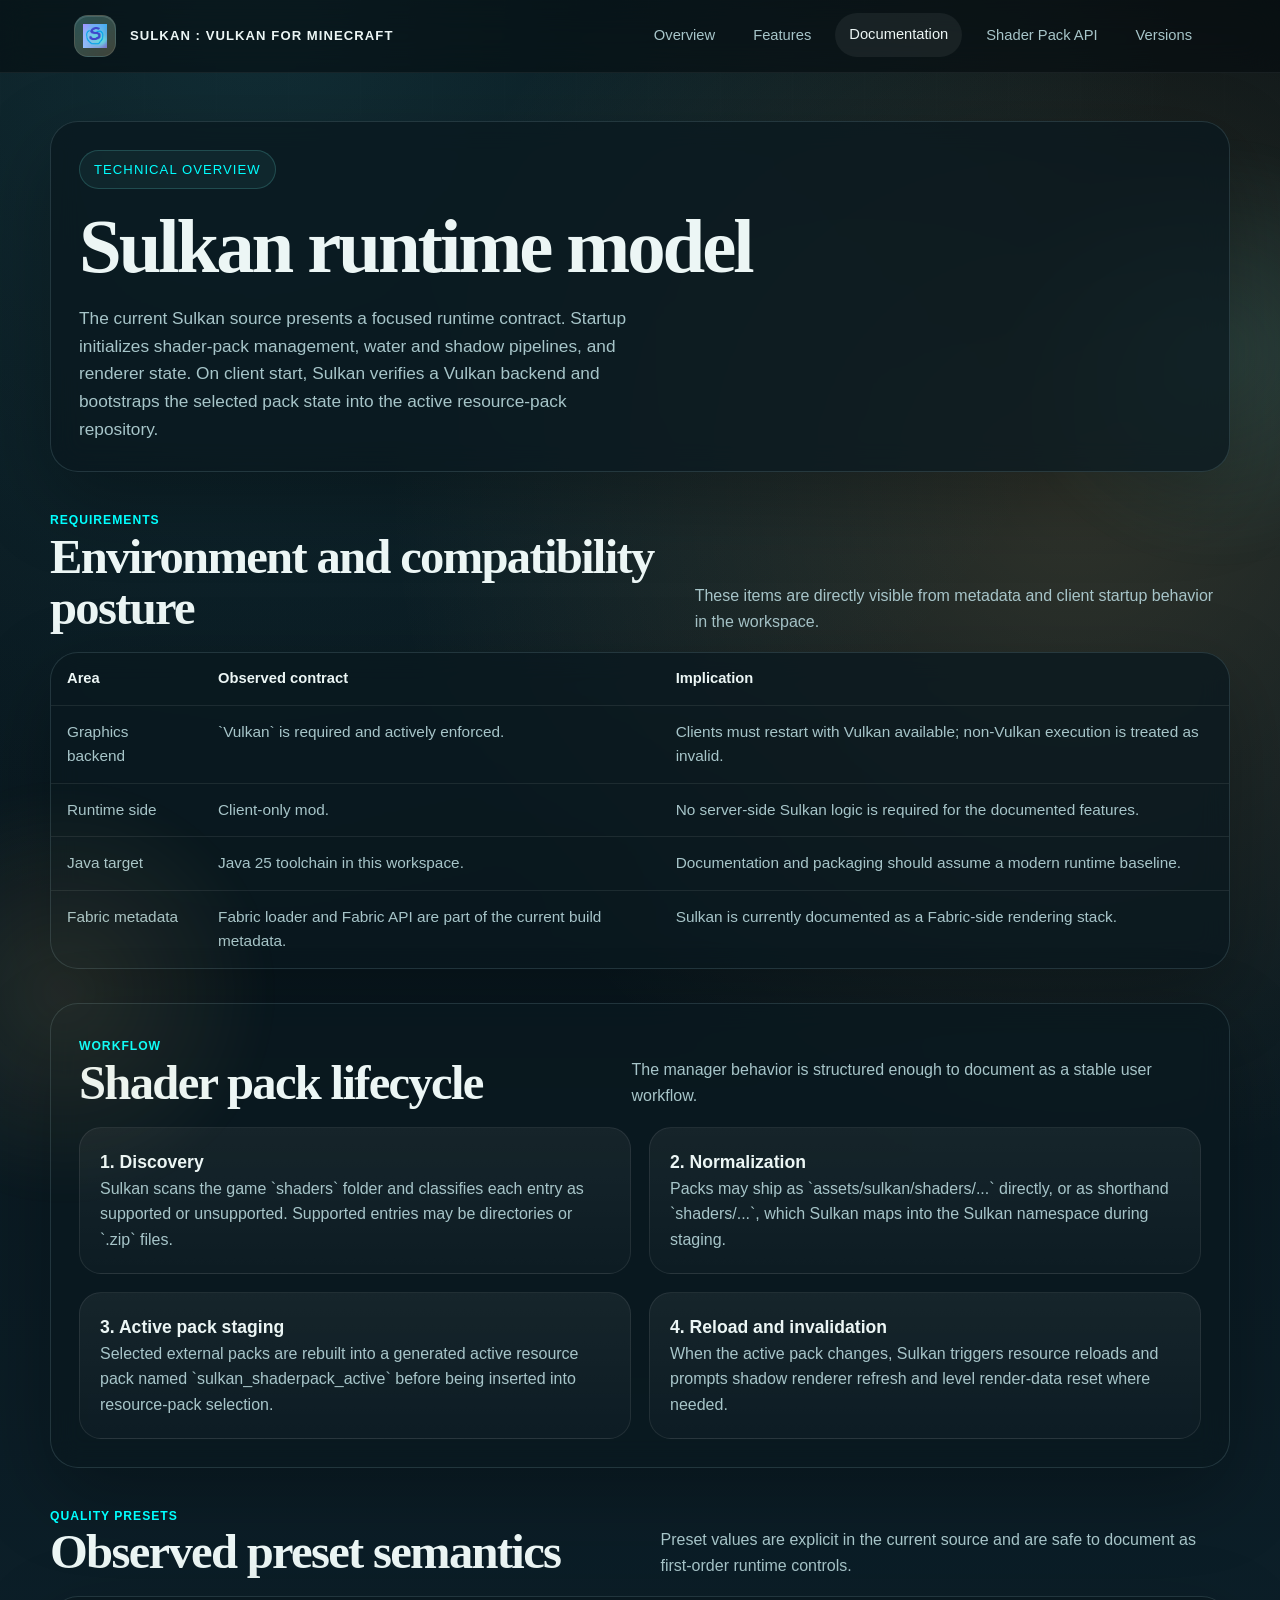
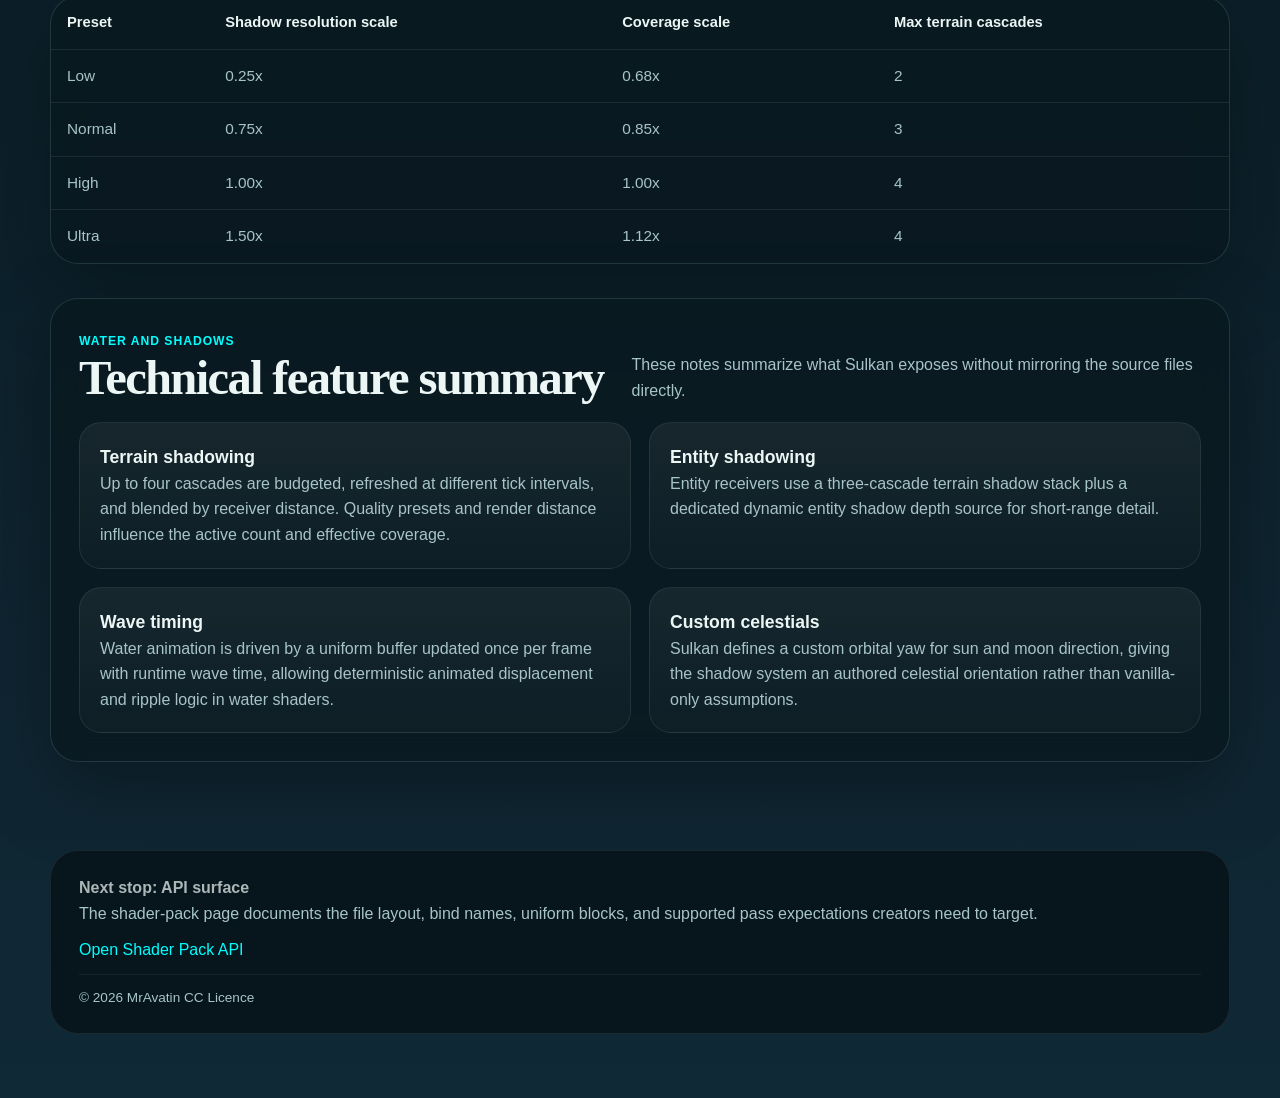
==== documentation.html @ 55a47ccd "1st push general website" ====
<!doctype html>
<html lang="en">
<head>
  <meta charset="utf-8">
  <meta name="viewport" content="width=device-width, initial-scale=1">
  <title>Sulkan | Technical Documentation</title>
  <meta name="description" content="Technical documentation for Sulkan runtime behavior, workflow, presets, and packaging.">
  <link rel="stylesheet" href="css/site.css">
</head>
<body data-page="docs">
  <div class="shell">
    <header class="topbar">
      <div class="topbar-inner">
        <a class="brand" href="index.html">
<span class="brand-mark"><img src="logo.webp" alt="Sulkan icon"></span>
          <span>Sulkan : Vulkan for Minecraft</span>
        </a>
        <nav class="nav">
          <a data-nav="home" href="index.html">Overview</a>
          <a data-nav="features" href="features.html">Features</a>
          <a data-nav="docs" href="documentation.html">Documentation</a>
          <a data-nav="api" href="shaderpack-api.html">Shader Pack API</a>
          <a data-nav="versions" href="versions.html">Versions</a>
        </nav>
      </div>
    </header>

    <main class="page">
      <section class="panel reveal">
        <span class="eyebrow">Technical overview</span>
        <h1>Sulkan runtime model</h1>
        <p class="lead">
          The current Sulkan source presents a focused runtime contract. Startup initializes shader-pack management, water and shadow pipelines, and renderer state. On client start, Sulkan verifies a Vulkan backend and bootstraps the selected pack state into the active resource-pack repository.
        </p>
      </section>

      <section class="section reveal">
        <div class="section-head">
          <div>
            <span class="kicker">Requirements</span>
            <h2>Environment and compatibility posture</h2>
          </div>
          <p>These items are directly visible from metadata and client startup behavior in the workspace.</p>
        </div>
        <div class="table-card">
          <table>
            <thead>
              <tr>
                <th>Area</th>
                <th>Observed contract</th>
                <th>Implication</th>
              </tr>
            </thead>
            <tbody>
              <tr>
                <td>Graphics backend</td>
                <td>`Vulkan` is required and actively enforced.</td>
                <td>Clients must restart with Vulkan available; non-Vulkan execution is treated as invalid.</td>
              </tr>
              <tr>
                <td>Runtime side</td>
                <td>Client-only mod.</td>
                <td>No server-side Sulkan logic is required for the documented features.</td>
              </tr>
              <tr>
                <td>Java target</td>
                <td>Java 25 toolchain in this workspace.</td>
                <td>Documentation and packaging should assume a modern runtime baseline.</td>
              </tr>
              <tr>
                <td>Fabric metadata</td>
                <td>Fabric loader and Fabric API are part of the current build metadata.</td>
                <td>Sulkan is currently documented as a Fabric-side rendering stack.</td>
              </tr>
            </tbody>
          </table>
        </div>
      </section>

      <section class="section panel reveal">
        <div class="section-head">
          <div>
            <span class="kicker">Workflow</span>
            <h2>Shader pack lifecycle</h2>
          </div>
          <p>The manager behavior is structured enough to document as a stable user workflow.</p>
        </div>
        <div class="doc-grid">
          <article class="doc-card">
            <strong>1. Discovery</strong>
            <p>Sulkan scans the game `shaders` folder and classifies each entry as supported or unsupported. Supported entries may be directories or `.zip` files.</p>
          </article>
          <article class="doc-card">
            <strong>2. Normalization</strong>
            <p>Packs may ship as `assets/sulkan/shaders/...` directly, or as shorthand `shaders/...`, which Sulkan maps into the Sulkan namespace during staging.</p>
          </article>
          <article class="doc-card">
            <strong>3. Active pack staging</strong>
            <p>Selected external packs are rebuilt into a generated active resource pack named `sulkan_shaderpack_active` before being inserted into resource-pack selection.</p>
          </article>
          <article class="doc-card">
            <strong>4. Reload and invalidation</strong>
            <p>When the active pack changes, Sulkan triggers resource reloads and prompts shadow renderer refresh and level render-data reset where needed.</p>
          </article>
        </div>
      </section>

      <section class="section reveal">
        <div class="section-head">
          <div>
            <span class="kicker">Quality presets</span>
            <h2>Observed preset semantics</h2>
          </div>
          <p>Preset values are explicit in the current source and are safe to document as first-order runtime controls.</p>
        </div>
        <div class="table-card">
          <table>
            <thead>
              <tr>
                <th>Preset</th>
                <th>Shadow resolution scale</th>
                <th>Coverage scale</th>
                <th>Max terrain cascades</th>
              </tr>
            </thead>
            <tbody>
              <tr>
                <td>Low</td>
                <td>0.25x</td>
                <td>0.68x</td>
                <td>2</td>
              </tr>
              <tr>
                <td>Normal</td>
                <td>0.75x</td>
                <td>0.85x</td>
                <td>3</td>
              </tr>
              <tr>
                <td>High</td>
                <td>1.00x</td>
                <td>1.00x</td>
                <td>4</td>
              </tr>
              <tr>
                <td>Ultra</td>
                <td>1.50x</td>
                <td>1.12x</td>
                <td>4</td>
              </tr>
            </tbody>
          </table>
        </div>
      </section>

      <section class="section panel reveal">
        <div class="section-head">
          <div>
            <span class="kicker">Water and shadows</span>
            <h2>Technical feature summary</h2>
          </div>
          <p>These notes summarize what Sulkan exposes without mirroring the source files directly.</p>
        </div>
        <div class="api-grid">
          <article class="api-card">
            <strong>Terrain shadowing</strong>
            <p>Up to four cascades are budgeted, refreshed at different tick intervals, and blended by receiver distance. Quality presets and render distance influence the active count and effective coverage.</p>
          </article>
          <article class="api-card">
            <strong>Entity shadowing</strong>
            <p>Entity receivers use a three-cascade terrain shadow stack plus a dedicated dynamic entity shadow depth source for short-range detail.</p>
          </article>
          <article class="api-card">
            <strong>Wave timing</strong>
            <p>Water animation is driven by a uniform buffer updated once per frame with runtime wave time, allowing deterministic animated displacement and ripple logic in water shaders.</p>
          </article>
          <article class="api-card">
            <strong>Custom celestials</strong>
            <p>Sulkan defines a custom orbital yaw for sun and moon direction, giving the shadow system an authored celestial orientation rather than vanilla-only assumptions.</p>
          </article>
        </div>
      </section>
    </main>

    <footer class="footer">
      <div class="footer-card">
        <strong>Next stop: API surface</strong>
        <p>The shader-pack page documents the file layout, bind names, uniform blocks, and supported pass expectations creators need to target.</p>
        <div class="footer-links">
          <a href="shaderpack-api.html">Open Shader Pack API</a>
        </div>
        <div class="copyright">© 2026 MrAvatin CC Licence</div>
      </div>
    </footer>
  </div>
  <script src="js/site.js"></script>
</body>
</html>
---- css/site.css ----
:root {
  --bg: #07131a;
  --bg-soft: #0f2630;
  --panel: rgba(10, 24, 31, 0.76);
  --panel-strong: rgba(9, 22, 28, 0.9);
  --line: rgba(180, 233, 241, 0.14);
  --line-strong: rgba(180, 233, 241, 0.3);
  --text: #ecf6f5;
  --muted: #a7c5c9;
--accent: #00ffff;
  --accent-glow: 0 0 24px rgba(0, 255, 255, 0.5);
  --accent-2: #ffd481;
  --accent-3: #9de9a7;
  --danger: #ff9c7c;
  --shadow: 0 28px 80px rgba(0, 0, 0, 0.28);
  --radius-xl: 28px;
  --radius-lg: 22px;
  --radius-md: 16px;
  --radius-sm: 12px;
  --content: 1180px;
  --display: "Iowan Old Style", "Palatino Linotype", "Book Antiqua", Palatino, serif;
  --body: "Aptos", "Segoe UI Variable", "Trebuchet MS", sans-serif;
}

* {
  box-sizing: border-box;
}

html {
  scroll-behavior: smooth;
}

body {
  margin: 0;
  min-height: 100vh;
  font-family: var(--body);
  color: var(--text);
  background:
    radial-gradient(circle at 20% 0%, rgba(64, 163, 180, 0.2), transparent 32%),
    radial-gradient(circle at 84% 18%, rgba(255, 212, 129, 0.16), transparent 28%),
    linear-gradient(180deg, #061015 0%, #0a1a22 42%, #102936 100%);
  line-height: 1.6;
}

body::before {
  content: "";
  position: fixed;
  inset: 0;
  pointer-events: none;
  background-image:
    linear-gradient(rgba(255, 255, 255, 0.03) 1px, transparent 1px),
    linear-gradient(90deg, rgba(255, 255, 255, 0.03) 1px, transparent 1px);
  background-size: 72px 72px;
  mask-image: linear-gradient(180deg, rgba(0, 0, 0, 0.8), transparent 92%);
  opacity: 0.35;
}

a {
  color: inherit;
  text-decoration: none;
}

img {
  max-width: 100%;
  display: block;
}

.shell {
  position: relative;
  overflow: hidden;
}

.shell::before,
.shell::after {
  content: "";
  position: absolute;
  inset: auto;
  width: 28rem;
  height: 28rem;
  border-radius: 50%;
  filter: blur(12px);
  opacity: 0.2;
  pointer-events: none;
}

.shell::before {
  top: 8rem;
  right: -10rem;
  background: radial-gradient(circle, rgba(102, 224, 219, 0.7), transparent 68%);
}

.shell::after {
  top: 48rem;
  left: -10rem;
  background: radial-gradient(circle, rgba(255, 212, 129, 0.55), transparent 68%);
}

.topbar {
  position: sticky;
  top: 0;
  z-index: 10;
  backdrop-filter: blur(16px);
  background: rgba(4, 11, 15, 0.58);
  border-bottom: 1px solid rgba(255, 255, 255, 0.06);
}

.topbar-inner {
  width: min(var(--content), calc(100% - 32px));
  margin: 0 auto;
  display: flex;
  align-items: center;
  justify-content: space-between;
  gap: 20px;
  padding: 14px 24px;
  position: relative;
}

@media (max-width: 760px) {
  .topbar-inner {
    padding: 14px 16px;
    gap: 16px;
  }
  
  .brand {
    flex: 1;
  }
}

.brand {
  display: inline-flex;
  align-items: center;
  gap: 14px;
  font-weight: 700;
  letter-spacing: 0.08em;
  text-transform: uppercase;
  font-size: 0.82rem;
}

.brand-mark {
  width: 42px;
  height: 42px;
  border-radius: 14px;
  background:
    linear-gradient(145deg, rgba(102, 224, 219, 0.26), rgba(255, 212, 129, 0.18)),
    rgba(255, 255, 255, 0.06);
  border: 1px solid rgba(255, 255, 255, 0.1);
  box-shadow: inset 0 1px 0 rgba(255, 255, 255, 0.12);
  display: grid;
  place-items: center;
  overflow: hidden;
}

.brand-mark img {
  width: 24px;
  height: 24px;
}

.nav {
  display: flex;
  align-items: center;
  flex-wrap: wrap;
  gap: 10px;
}

.hamburger {
  display: none;
  flex-direction: column;
  gap: 4px;
  width: 24px;
  height: 20px;
  cursor: pointer;
}

.hamburger span {
  height: 3px;
  background: var(--text);
  border-radius: 2px;
  transition: 0.3s;
}

.nav.hidden {
  display: none;
}

@media (max-width: 760px) {
  .hamburger {
    display: flex;
  }
  
  .nav {
    position: absolute;
    top: 100%;
    left: 0;
    right: 0;
    background: var(--panel-strong);
    flex-direction: column;
    padding: 1rem;
    gap: 0;
  }
  
  .nav.hidden {
    display: none;
  }
  
  .nav a {
    width: 100%;
    text-align: center;
    padding: 12px;
  }
}

.nav a {
  padding: 10px 14px;
  color: var(--muted);
  border-radius: 999px;
  font-size: 0.92rem;
  transition: color 160ms ease, background 160ms ease, transform 160ms ease;
}

.nav a:hover,
.nav a.active {
  color: var(--text);
  background: rgba(255, 255, 255, 0.06);
  transform: translateY(-1px);
}

.page {
  width: min(var(--content), calc(100% - 32px));
  margin: 0 auto;
  padding: 48px 0 88px;
}

.hero {
  display: grid;
  grid-template-columns: minmax(0, 1.2fr) minmax(320px, 0.9fr);
  gap: 28px;
  align-items: stretch;
  padding-top: 24px;
  position: relative;
  min-height: 80vh;
  background-image: url("logo.webp");
  background-size: cover;
  background-position: center;
  background-attachment: fixed;
}

.hero::before {
  content: "";
  position: absolute;
  inset: 0;
  background: rgba(7, 19, 26, 0.6);
  backdrop-filter: blur(2px);
}

.hero-card,
.panel,
.table-card,
.timeline-card {
  background: var(--panel);
  border: 1px solid var(--line);
  border-radius: var(--radius-xl);
  box-shadow: var(--shadow);
  backdrop-filter: blur(14px);
}

.hero-card {
  padding: 34px;
}

.eyebrow {
  display: inline-flex;
  align-items: center;
  gap: 10px;
  padding: 8px 14px;
  border: 1px solid rgba(102, 224, 219, 0.2);
  border-radius: 999px;
  color: var(--accent);
  background: rgba(102, 224, 219, 0.06);
  font-size: 0.82rem;
  letter-spacing: 0.08em;
  text-transform: uppercase;
}

h1,
h2,
h3,
h4 {
  margin: 0;
  font-family: var(--display);
  line-height: 1.05;
}

h1 {
  margin-top: 18px;
  font-size: clamp(3rem, 6vw, 5.6rem);
  letter-spacing: -0.04em;
}

h2 {
  font-size: clamp(2rem, 3.8vw, 3.3rem);
  letter-spacing: -0.035em;
}

h3 {
  font-size: clamp(1.4rem, 2vw, 1.8rem);
  letter-spacing: -0.02em;
}

p {
  margin: 0;
  color: var(--muted);
  font-size: 1rem;
}

.lead {
  margin-top: 18px;
  max-width: 58ch;
  font-size: 1.08rem;
}

.hero-actions,
.button-row {
  display: flex;
  flex-wrap: wrap;
  gap: 12px;
  margin-top: 28px;
}

.btn {
  display: inline-flex;
  align-items: center;
  justify-content: center;
  gap: 10px;
  min-height: 46px;
  padding: 0 18px;
  border-radius: 999px;
  border: 1px solid transparent;
  font-weight: 700;
  letter-spacing: 0.02em;
  transition: transform 160ms ease, box-shadow 160ms ease, background 160ms ease, border-color 160ms ease;
}

.btn:hover {
  transform: translateY(-2px);
  box-shadow: var(--accent-glow), var(--shadow);
}

@keyframes glowPulse {
  0%, 100% { box-shadow: var(--shadow); }
  50% { box-shadow: var(--accent-glow), var(--shadow); }
}

.panel, .hero-card, .topbar {
  animation: glowPulse 4s ease-in-out infinite;
}

.btn-primary {
  background: linear-gradient(135deg, var(--accent), #83f2d4);
  color: #05222d;
  box-shadow: 0 18px 34px rgba(102, 224, 219, 0.22);
}

.btn-secondary {
  background: rgba(255, 255, 255, 0.03);
  border-color: rgba(255, 255, 255, 0.12);
  color: var(--text);
}

.hero-rail {
  padding: 20px;
  display: grid;
  gap: 18px;
}

.stat-grid,
.card-grid,
.mini-grid,
.spec-grid,
.version-grid,
.doc-grid,
.api-grid {
  display: grid;
  gap: 18px;
}

.stat-grid {
  grid-template-columns: repeat(2, minmax(0, 1fr));
}

.stat,
.feature-card,
.mini-card,
.spec-card,
.version-card,
.doc-card,
.api-card,
.quote-card {
  padding: 20px;
  border-radius: var(--radius-lg);
  border: 1px solid rgba(255, 255, 255, 0.08);
  background: linear-gradient(180deg, rgba(255, 255, 255, 0.055), rgba(255, 255, 255, 0.02));
}

.stat strong,
.feature-card strong,
.mini-card strong,
.spec-card strong,
.version-card strong,
.doc-card strong,
.api-card strong {
  display: block;
  font-size: 1.1rem;
  color: var(--text);
}

.stat span {
  display: block;
  margin-top: 6px;
  color: var(--muted);
  font-size: 0.94rem;
}

.section {
  margin-top: 34px;
}

.section-head {
  display: flex;
  align-items: end;
  justify-content: space-between;
  gap: 18px;
  margin-bottom: 18px;
}

.section-head p {
  max-width: 64ch;
}

.panel {
  padding: 28px;
}

.card-grid {
  grid-template-columns: repeat(3, minmax(0, 1fr));
}

.mini-grid,
.doc-grid,
.api-grid {
  grid-template-columns: repeat(2, minmax(0, 1fr));
}

.spec-grid {
  grid-template-columns: repeat(4, minmax(0, 1fr));
}

.version-grid {
  grid-template-columns: repeat(3, minmax(0, 1fr));
}

.label {
  display: inline-block;
  margin-bottom: 12px;
  color: var(--accent-2);
  text-transform: uppercase;
  letter-spacing: 0.08em;
  font-size: 0.78rem;
}

.kicker {
  color: var(--accent);
  font-weight: 700;
  text-transform: uppercase;
  letter-spacing: 0.08em;
  font-size: 0.76rem;
}

.list {
  margin: 14px 0 0;
  padding-left: 18px;
  color: var(--muted);
}

.list li + li {
  margin-top: 8px;
}

.table-card {
  overflow: hidden;
}

table {
  width: 100%;
  border-collapse: collapse;
}

th,
td {
  padding: 14px 16px;
  text-align: left;
  border-bottom: 1px solid rgba(255, 255, 255, 0.08);
  vertical-align: top;
}

th {
  color: var(--text);
  font-size: 0.92rem;
}

td {
  color: var(--muted);
  font-size: 0.96rem;
}

tr:last-child td {
  border-bottom: 0;
}

code,
.mono {
  font-family: "Consolas", "SFMono-Regular", "Liberation Mono", monospace;
  font-size: 0.92em;
}

.code-block {
  margin-top: 16px;
  padding: 18px;
  border-radius: var(--radius-md);
  border: 1px solid rgba(255, 255, 255, 0.08);
  background: rgba(2, 12, 18, 0.7);
  overflow: auto;
}

.code-block code {
  white-space: pre;
  color: #d6eef0;
}

.timeline {
  display: grid;
  gap: 16px;
}

.timeline-card {
  padding: 22px;
}

.timeline-meta {
  display: flex;
  flex-wrap: wrap;
  gap: 10px;
  margin-bottom: 12px;
}

.pill {
  display: inline-flex;
  align-items: center;
  padding: 7px 12px;
  border-radius: 999px;
  border: 1px solid rgba(255, 255, 255, 0.1);
  color: var(--muted);
  background: rgba(255, 255, 255, 0.03);
  font-size: 0.82rem;
}

.pill-hot {
  color: #09313f;
  background: linear-gradient(135deg, var(--accent-2), #ffefbf);
  border-color: transparent;
}

.footer {
  width: min(var(--content), calc(100% - 32px));
  margin: 0 auto;
  padding: 0 0 64px;
  color: rgba(236, 246, 245, 0.72);
}

.footer-card {
  padding: 24px 28px;
  border-radius: var(--radius-xl);
  background: rgba(6, 17, 22, 0.76);
  border: 1px solid rgba(255, 255, 255, 0.08);
  position: relative;
}

.copyright {
  font-size: 0.85rem;
  color: var(--muted);
  margin-top: 12px;
  padding-top: 12px;
  border-top: 1px solid rgba(255, 255, 255, 0.06);
}

.footer-links {
  display: flex;
  flex-wrap: wrap;
  gap: 10px 14px;
  margin-top: 10px;
}

.footer-links a {
  color: var(--accent);
}

.reveal {
  opacity: 0;
  transform: translateY(26px);
  transition: opacity 700ms ease, transform 700ms ease;
}

.reveal.in-view {
  opacity: 1;
  transform: translateY(0);
}

.float-card {
  animation: floatCard 7s ease-in-out infinite;
}

.scanline {
  position: relative;
  overflow: hidden;
}

.scanline::after {
  content: "";
  position: absolute;
  inset: -100% 0 auto;
  height: 180%;
  background: linear-gradient(180deg, transparent 0%, rgba(102, 224, 219, 0.05) 48%, transparent 100%);
  animation: scan 8s linear infinite;
  pointer-events: none;
}

@keyframes scan {
  from {
    transform: translateY(-35%);
  }

  to {
    transform: translateY(35%);
  }
}

@keyframes floatCard {
  0%,
  100% {
    transform: translateY(0);
  }

  50% {
    transform: translateY(-8px);
  }
}

@media (max-width: 1080px) {
  .hero,
  .card-grid,
  .spec-grid,
  .version-grid {
    grid-template-columns: repeat(2, minmax(0, 1fr));
  }
}

@media (max-width: 760px) {
  .topbar-inner,
  .section-head {
    align-items: flex-start;
    flex-direction: column;
  }

  .hero,
  .stat-grid,
  .card-grid,
  .mini-grid,
  .spec-grid,
  .version-grid,
  .doc-grid,
  .api-grid {
    grid-template-columns: 1fr;
  }

  .hero-card,
  .hero-rail,
  .panel {
    padding: 22px;
  }

  h1 {
    font-size: clamp(2.5rem, 14vw, 4rem);
  }

  .page {
    padding-top: 30px;
  }
}
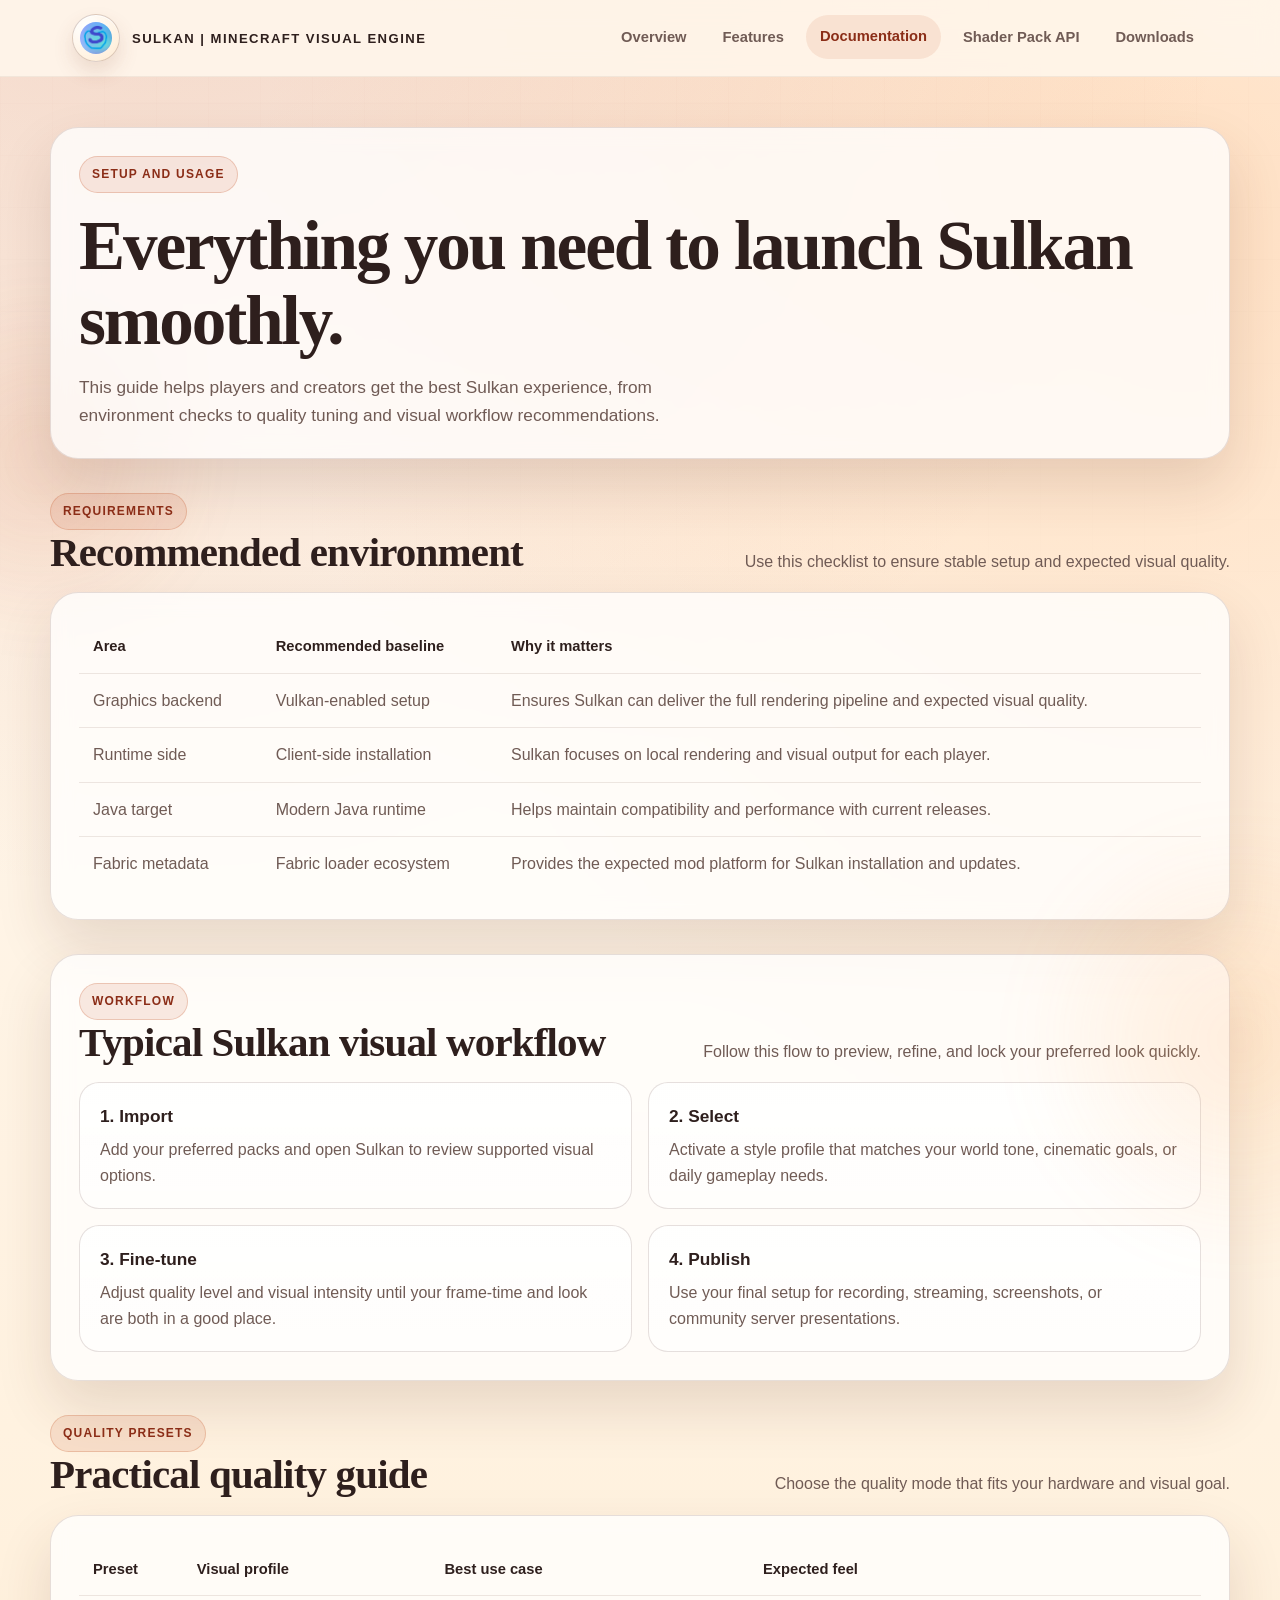
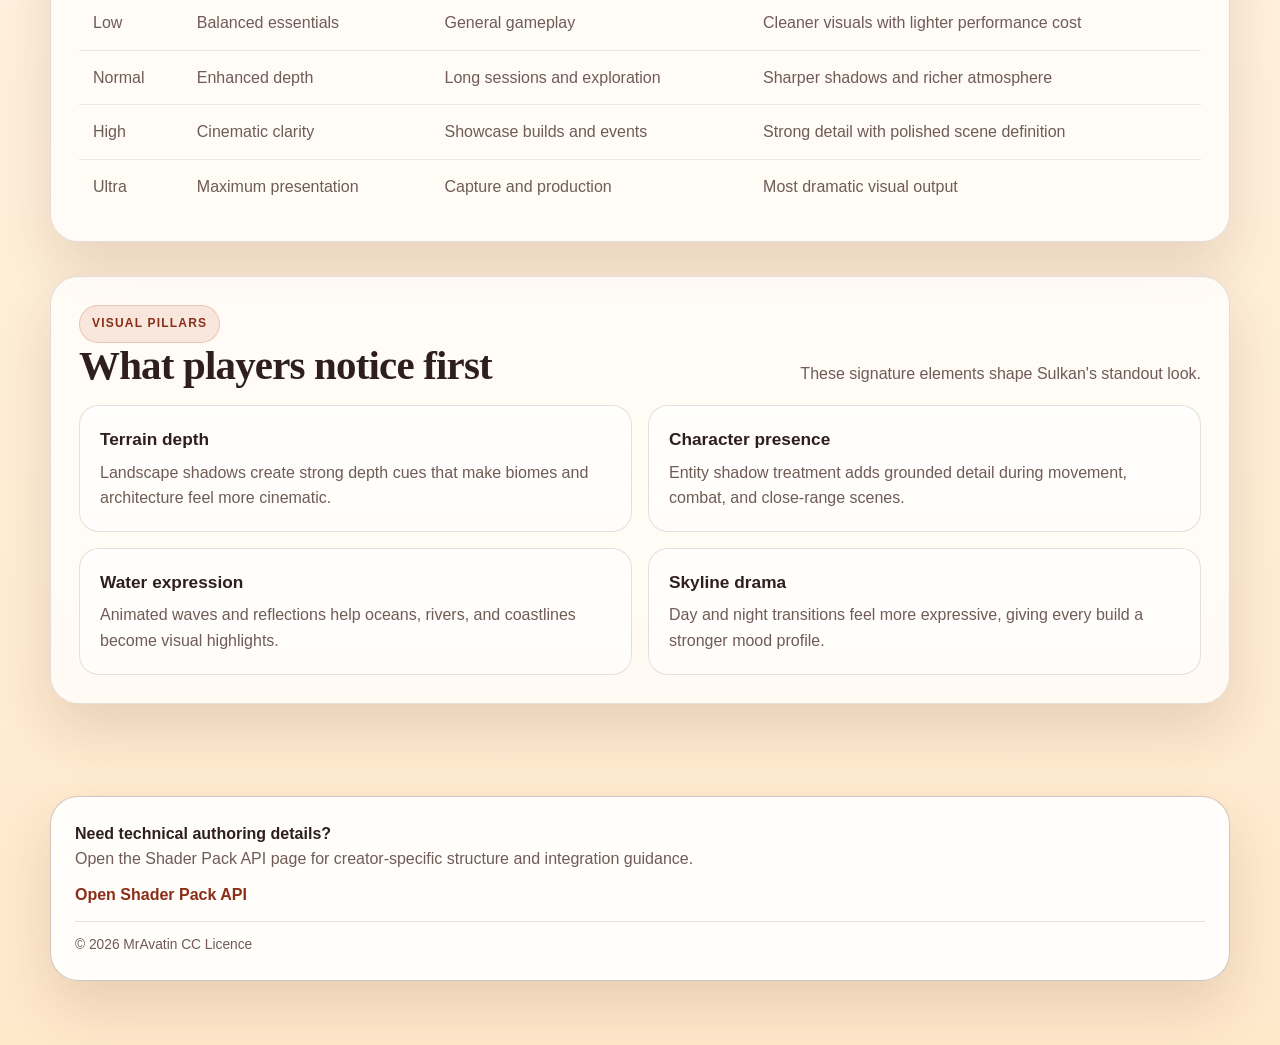
==== commit eba8adb7: "Update apporval Approved under AASC CC Licence" ====
--- a/documentation.html
+++ b/documentation.html
@@ -3,8 +3,8 @@
 <head>
   <meta charset="utf-8">
   <meta name="viewport" content="width=device-width, initial-scale=1">
-  <title>Sulkan | Technical Documentation</title>
-  <meta name="description" content="Technical documentation for Sulkan runtime behavior, workflow, presets, and packaging.">
+  <title>Sulkan | Documentation and Setup Guide</title>
+  <meta name="description" content="Official Sulkan documentation covering setup, requirements, visual quality profiles, workflow tips, and creator guidance.">
   <link rel="stylesheet" href="css/site.css">
 </head>
 <body data-page="docs">
@@ -12,25 +12,28 @@
     <header class="topbar">
       <div class="topbar-inner">
         <a class="brand" href="index.html">
-<span class="brand-mark"><img src="logo.webp" alt="Sulkan icon"></span>
-          <span>Sulkan : Vulkan for Minecraft</span>
+          <span class="brand-mark"><img src="logo.webp" alt="Sulkan icon"></span>
+          <span>Sulkan | Minecraft Visual Engine</span>
         </a>
+        <button class="hamburger" id="hamburger" aria-label="Open navigation" aria-expanded="false">
+          <span></span><span></span><span></span>
+        </button>
         <nav class="nav">
           <a data-nav="home" href="index.html">Overview</a>
           <a data-nav="features" href="features.html">Features</a>
           <a data-nav="docs" href="documentation.html">Documentation</a>
           <a data-nav="api" href="shaderpack-api.html">Shader Pack API</a>
-          <a data-nav="versions" href="versions.html">Versions</a>
+          <a data-nav="versions" href="versions.html">Downloads</a>
         </nav>
       </div>
     </header>
 
     <main class="page">
       <section class="panel reveal">
-        <span class="eyebrow">Technical overview</span>
-        <h1>Sulkan runtime model</h1>
+        <span class="eyebrow">Setup and Usage</span>
+        <h1>Everything you need to launch Sulkan smoothly.</h1>
         <p class="lead">
-          The current Sulkan source presents a focused runtime contract. Startup initializes shader-pack management, water and shadow pipelines, and renderer state. On client start, Sulkan verifies a Vulkan backend and bootstraps the selected pack state into the active resource-pack repository.
+          This guide helps players and creators get the best Sulkan experience, from environment checks to quality tuning and visual workflow recommendations.
         </p>
       </section>
 
@@ -38,39 +41,39 @@
         <div class="section-head">
           <div>
             <span class="kicker">Requirements</span>
-            <h2>Environment and compatibility posture</h2>
-          </div>
-          <p>These items are directly visible from metadata and client startup behavior in the workspace.</p>
+            <h2>Recommended environment</h2>
+          </div>
+          <p>Use this checklist to ensure stable setup and expected visual quality.</p>
         </div>
         <div class="table-card">
           <table>
             <thead>
               <tr>
                 <th>Area</th>
-                <th>Observed contract</th>
-                <th>Implication</th>
+                <th>Recommended baseline</th>
+                <th>Why it matters</th>
               </tr>
             </thead>
             <tbody>
               <tr>
                 <td>Graphics backend</td>
-                <td>`Vulkan` is required and actively enforced.</td>
-                <td>Clients must restart with Vulkan available; non-Vulkan execution is treated as invalid.</td>
+                <td>Vulkan-enabled setup</td>
+                <td>Ensures Sulkan can deliver the full rendering pipeline and expected visual quality.</td>
               </tr>
               <tr>
                 <td>Runtime side</td>
-                <td>Client-only mod.</td>
-                <td>No server-side Sulkan logic is required for the documented features.</td>
+                <td>Client-side installation</td>
+                <td>Sulkan focuses on local rendering and visual output for each player.</td>
               </tr>
               <tr>
                 <td>Java target</td>
-                <td>Java 25 toolchain in this workspace.</td>
-                <td>Documentation and packaging should assume a modern runtime baseline.</td>
+                <td>Modern Java runtime</td>
+                <td>Helps maintain compatibility and performance with current releases.</td>
               </tr>
               <tr>
                 <td>Fabric metadata</td>
-                <td>Fabric loader and Fabric API are part of the current build metadata.</td>
-                <td>Sulkan is currently documented as a Fabric-side rendering stack.</td>
+                <td>Fabric loader ecosystem</td>
+                <td>Provides the expected mod platform for Sulkan installation and updates.</td>
               </tr>
             </tbody>
           </table>
@@ -81,26 +84,26 @@
         <div class="section-head">
           <div>
             <span class="kicker">Workflow</span>
-            <h2>Shader pack lifecycle</h2>
-          </div>
-          <p>The manager behavior is structured enough to document as a stable user workflow.</p>
+            <h2>Typical Sulkan visual workflow</h2>
+          </div>
+          <p>Follow this flow to preview, refine, and lock your preferred look quickly.</p>
         </div>
         <div class="doc-grid">
           <article class="doc-card">
-            <strong>1. Discovery</strong>
-            <p>Sulkan scans the game `shaders` folder and classifies each entry as supported or unsupported. Supported entries may be directories or `.zip` files.</p>
-          </article>
-          <article class="doc-card">
-            <strong>2. Normalization</strong>
-            <p>Packs may ship as `assets/sulkan/shaders/...` directly, or as shorthand `shaders/...`, which Sulkan maps into the Sulkan namespace during staging.</p>
-          </article>
-          <article class="doc-card">
-            <strong>3. Active pack staging</strong>
-            <p>Selected external packs are rebuilt into a generated active resource pack named `sulkan_shaderpack_active` before being inserted into resource-pack selection.</p>
-          </article>
-          <article class="doc-card">
-            <strong>4. Reload and invalidation</strong>
-            <p>When the active pack changes, Sulkan triggers resource reloads and prompts shadow renderer refresh and level render-data reset where needed.</p>
+            <strong>1. Import</strong>
+            <p>Add your preferred packs and open Sulkan to review supported visual options.</p>
+          </article>
+          <article class="doc-card">
+            <strong>2. Select</strong>
+            <p>Activate a style profile that matches your world tone, cinematic goals, or daily gameplay needs.</p>
+          </article>
+          <article class="doc-card">
+            <strong>3. Fine-tune</strong>
+            <p>Adjust quality level and visual intensity until your frame-time and look are both in a good place.</p>
+          </article>
+          <article class="doc-card">
+            <strong>4. Publish</strong>
+            <p>Use your final setup for recording, streaming, screenshots, or community server presentations.</p>
           </article>
         </div>
       </section>
@@ -109,44 +112,44 @@
         <div class="section-head">
           <div>
             <span class="kicker">Quality presets</span>
-            <h2>Observed preset semantics</h2>
-          </div>
-          <p>Preset values are explicit in the current source and are safe to document as first-order runtime controls.</p>
+            <h2>Practical quality guide</h2>
+          </div>
+          <p>Choose the quality mode that fits your hardware and visual goal.</p>
         </div>
         <div class="table-card">
           <table>
             <thead>
               <tr>
                 <th>Preset</th>
-                <th>Shadow resolution scale</th>
-                <th>Coverage scale</th>
-                <th>Max terrain cascades</th>
+                <th>Visual profile</th>
+                <th>Best use case</th>
+                <th>Expected feel</th>
               </tr>
             </thead>
             <tbody>
               <tr>
                 <td>Low</td>
-                <td>0.25x</td>
-                <td>0.68x</td>
-                <td>2</td>
+                <td>Balanced essentials</td>
+                <td>General gameplay</td>
+                <td>Cleaner visuals with lighter performance cost</td>
               </tr>
               <tr>
                 <td>Normal</td>
-                <td>0.75x</td>
-                <td>0.85x</td>
-                <td>3</td>
+                <td>Enhanced depth</td>
+                <td>Long sessions and exploration</td>
+                <td>Sharper shadows and richer atmosphere</td>
               </tr>
               <tr>
                 <td>High</td>
-                <td>1.00x</td>
-                <td>1.00x</td>
-                <td>4</td>
+                <td>Cinematic clarity</td>
+                <td>Showcase builds and events</td>
+                <td>Strong detail with polished scene definition</td>
               </tr>
               <tr>
                 <td>Ultra</td>
-                <td>1.50x</td>
-                <td>1.12x</td>
-                <td>4</td>
+                <td>Maximum presentation</td>
+                <td>Capture and production</td>
+                <td>Most dramatic visual output</td>
               </tr>
             </tbody>
           </table>
@@ -156,27 +159,27 @@
       <section class="section panel reveal">
         <div class="section-head">
           <div>
-            <span class="kicker">Water and shadows</span>
-            <h2>Technical feature summary</h2>
-          </div>
-          <p>These notes summarize what Sulkan exposes without mirroring the source files directly.</p>
+            <span class="kicker">Visual pillars</span>
+            <h2>What players notice first</h2>
+          </div>
+          <p>These signature elements shape Sulkan's standout look.</p>
         </div>
         <div class="api-grid">
           <article class="api-card">
-            <strong>Terrain shadowing</strong>
-            <p>Up to four cascades are budgeted, refreshed at different tick intervals, and blended by receiver distance. Quality presets and render distance influence the active count and effective coverage.</p>
-          </article>
-          <article class="api-card">
-            <strong>Entity shadowing</strong>
-            <p>Entity receivers use a three-cascade terrain shadow stack plus a dedicated dynamic entity shadow depth source for short-range detail.</p>
-          </article>
-          <article class="api-card">
-            <strong>Wave timing</strong>
-            <p>Water animation is driven by a uniform buffer updated once per frame with runtime wave time, allowing deterministic animated displacement and ripple logic in water shaders.</p>
-          </article>
-          <article class="api-card">
-            <strong>Custom celestials</strong>
-            <p>Sulkan defines a custom orbital yaw for sun and moon direction, giving the shadow system an authored celestial orientation rather than vanilla-only assumptions.</p>
+            <strong>Terrain depth</strong>
+            <p>Landscape shadows create strong depth cues that make biomes and architecture feel more cinematic.</p>
+          </article>
+          <article class="api-card">
+            <strong>Character presence</strong>
+            <p>Entity shadow treatment adds grounded detail during movement, combat, and close-range scenes.</p>
+          </article>
+          <article class="api-card">
+            <strong>Water expression</strong>
+            <p>Animated waves and reflections help oceans, rivers, and coastlines become visual highlights.</p>
+          </article>
+          <article class="api-card">
+            <strong>Skyline drama</strong>
+            <p>Day and night transitions feel more expressive, giving every build a stronger mood profile.</p>
           </article>
         </div>
       </section>
@@ -184,8 +187,8 @@
 
     <footer class="footer">
       <div class="footer-card">
-        <strong>Next stop: API surface</strong>
-        <p>The shader-pack page documents the file layout, bind names, uniform blocks, and supported pass expectations creators need to target.</p>
+        <strong>Need technical authoring details?</strong>
+        <p>Open the Shader Pack API page for creator-specific structure and integration guidance.</p>
         <div class="footer-links">
           <a href="shaderpack-api.html">Open Shader Pack API</a>
         </div>
--- a/css/site.css
+++ b/css/site.css
@@ -42,17 +42,62 @@
   line-height: 1.6;
 }
 
+:root {
+  --bg: #fff6ea;
+  --ink: #2e1f1d;
+  --muted: #705b55;
+  --surface: rgba(255, 255, 255, 0.76);
+  --surface-strong: rgba(255, 255, 255, 0.92);
+  --line: rgba(101, 66, 60, 0.16);
+  --line-strong: rgba(101, 66, 60, 0.3);
+  --accent: #c55328;
+  --accent-dark: #8b2d17;
+  --accent-soft: #ffbf87;
+  --success: #1f8f61;
+  --focus: #2563eb;
+  --radius-xl: 28px;
+  --radius-lg: 20px;
+  --radius-md: 14px;
+  --radius-sm: 10px;
+  --content: 1180px;
+  --shadow: 0 26px 56px rgba(82, 41, 30, 0.14);
+  --display: "Rockwell", "Bookman Old Style", "Cambria", serif;
+  --body: "Candara", "Corbel", "Trebuchet MS", sans-serif;
+  --mono: "Consolas", "Courier New", monospace;
+}
+
+* {
+  box-sizing: border-box;
+}
+
+html {
+  scroll-behavior: smooth;
+}
+
+body {
+  margin: 0;
+  min-height: 100vh;
+  color: var(--ink);
+  font-family: var(--body);
+  line-height: 1.6;
+  background:
+    radial-gradient(circle at 12% -8%, rgba(197, 83, 40, 0.22), transparent 36%),
+    radial-gradient(circle at 92% 8%, rgba(255, 191, 135, 0.42), transparent 34%),
+    linear-gradient(180deg, #fff8f0 0%, #fff2e0 54%, #ffe9cb 100%);
+}
+
 body::before {
   content: "";
   position: fixed;
   inset: 0;
   pointer-events: none;
+  opacity: 0.22;
   background-image:
-    linear-gradient(rgba(255, 255, 255, 0.03) 1px, transparent 1px),
-    linear-gradient(90deg, rgba(255, 255, 255, 0.03) 1px, transparent 1px);
-  background-size: 72px 72px;
-  mask-image: linear-gradient(180deg, rgba(0, 0, 0, 0.8), transparent 92%);
-  opacity: 0.35;
+    linear-gradient(0deg, rgba(108, 70, 64, 0.08) 1px, transparent 1px),
+    linear-gradient(90deg, rgba(108, 70, 64, 0.08) 1px, transparent 1px);
+  background-size: 52px 52px;
+  -webkit-mask-image: linear-gradient(180deg, rgba(0, 0, 0, 0.7), transparent 94%);
+  mask-image: linear-gradient(180deg, rgba(0, 0, 0, 0.7), transparent 94%);
 }
 
 a {
@@ -61,8 +106,8 @@
 }
 
 img {
+  display: block;
   max-width: 100%;
-  display: block;
 }
 
 .shell {
@@ -74,211 +119,211 @@
 .shell::after {
   content: "";
   position: absolute;
-  inset: auto;
-  width: 28rem;
-  height: 28rem;
-  border-radius: 50%;
-  filter: blur(12px);
-  opacity: 0.2;
   pointer-events: none;
+  border-radius: 999px;
+  filter: blur(30px);
+  opacity: 0.36;
 }
 
 .shell::before {
-  top: 8rem;
-  right: -10rem;
-  background: radial-gradient(circle, rgba(102, 224, 219, 0.7), transparent 68%);
+  top: 280px;
+  left: -140px;
+  width: 360px;
+  height: 360px;
+  background: radial-gradient(circle, rgba(197, 83, 40, 0.38), transparent 72%);
 }
 
 .shell::after {
-  top: 48rem;
-  left: -10rem;
-  background: radial-gradient(circle, rgba(255, 212, 129, 0.55), transparent 68%);
+  top: 820px;
+  right: -180px;
+  width: 440px;
+  height: 440px;
+  background: radial-gradient(circle, rgba(255, 166, 84, 0.48), transparent 72%);
 }
 
 .topbar {
   position: sticky;
   top: 0;
-  z-index: 10;
-  backdrop-filter: blur(16px);
-  background: rgba(4, 11, 15, 0.58);
-  border-bottom: 1px solid rgba(255, 255, 255, 0.06);
+  z-index: 20;
+  -webkit-backdrop-filter: blur(12px);
+  backdrop-filter: blur(12px);
+  background: rgba(255, 247, 237, 0.85);
+  border-bottom: 1px solid rgba(101, 66, 60, 0.08);
 }
 
 .topbar-inner {
   width: min(var(--content), calc(100% - 32px));
   margin: 0 auto;
+  padding: 14px 22px;
+  position: relative;
   display: flex;
   align-items: center;
   justify-content: space-between;
-  gap: 20px;
-  padding: 14px 24px;
-  position: relative;
-}
-
-@media (max-width: 760px) {
-  .topbar-inner {
-    padding: 14px 16px;
-    gap: 16px;
-  }
-  
-  .brand {
-    flex: 1;
-  }
+  gap: 18px;
 }
 
 .brand {
   display: inline-flex;
   align-items: center;
-  gap: 14px;
-  font-weight: 700;
-  letter-spacing: 0.08em;
+  gap: 12px;
+  font-size: 0.82rem;
+  letter-spacing: 0.11em;
   text-transform: uppercase;
-  font-size: 0.82rem;
+  font-weight: 800;
 }
 
 .brand-mark {
-  width: 42px;
-  height: 42px;
-  border-radius: 14px;
+  width: 48px;
+  height: 48px;
+  border-radius: 50%;
+  border: 1px solid rgba(111, 76, 68, 0.25);
   background:
-    linear-gradient(145deg, rgba(102, 224, 219, 0.26), rgba(255, 212, 129, 0.18)),
-    rgba(255, 255, 255, 0.06);
-  border: 1px solid rgba(255, 255, 255, 0.1);
-  box-shadow: inset 0 1px 0 rgba(255, 255, 255, 0.12);
+    radial-gradient(circle at 28% 24%, rgba(255, 255, 255, 0.95), rgba(255, 233, 206, 0.82));
+  box-shadow: inset 0 1px 0 rgba(255, 255, 255, 0.9), 0 10px 20px rgba(133, 67, 46, 0.15);
   display: grid;
   place-items: center;
-  overflow: hidden;
+  padding: 7px;
 }
 
 .brand-mark img {
-  width: 24px;
-  height: 24px;
+  width: 100%;
+  height: 100%;
+  object-fit: contain;
+  border-radius: 50%;
 }
 
 .nav {
   display: flex;
   align-items: center;
-  flex-wrap: wrap;
-  gap: 10px;
+  gap: 8px;
+}
+
+.nav a {
+  padding: 10px 14px;
+  border-radius: 999px;
+  color: var(--muted);
+  font-size: 0.92rem;
+  font-weight: 700;
+  transition: transform 180ms ease, color 180ms ease, background 180ms ease;
+}
+
+.nav a:hover,
+.nav a.active {
+  color: var(--accent-dark);
+  background: rgba(197, 83, 40, 0.11);
+  transform: translateY(-1px);
 }
 
 .hamburger {
   display: none;
-  flex-direction: column;
-  gap: 4px;
-  width: 24px;
-  height: 20px;
+  width: 42px;
+  height: 42px;
+  border: 1px solid var(--line);
+  border-radius: 12px;
+  background: var(--surface-strong);
   cursor: pointer;
+  align-items: center;
+  justify-content: center;
+  padding: 0;
 }
 
 .hamburger span {
-  height: 3px;
-  background: var(--text);
-  border-radius: 2px;
-  transition: 0.3s;
-}
-
-.nav.hidden {
-  display: none;
-}
-
-@media (max-width: 760px) {
-  .hamburger {
-    display: flex;
-  }
-  
-  .nav {
-    position: absolute;
-    top: 100%;
-    left: 0;
-    right: 0;
-    background: var(--panel-strong);
-    flex-direction: column;
-    padding: 1rem;
-    gap: 0;
-  }
-  
-  .nav.hidden {
-    display: none;
-  }
-  
-  .nav a {
-    width: 100%;
-    text-align: center;
-    padding: 12px;
-  }
-}
-
-.nav a {
-  padding: 10px 14px;
-  color: var(--muted);
+  position: absolute;
+  width: 18px;
+  height: 2px;
+  background: var(--ink);
   border-radius: 999px;
-  font-size: 0.92rem;
-  transition: color 160ms ease, background 160ms ease, transform 160ms ease;
-}
-
-.nav a:hover,
-.nav a.active {
-  color: var(--text);
-  background: rgba(255, 255, 255, 0.06);
-  transform: translateY(-1px);
-}
-
-.page {
+  transition: transform 180ms ease, opacity 180ms ease;
+}
+
+.hamburger span:nth-child(1) {
+  transform: translateY(-6px);
+}
+
+.hamburger span:nth-child(3) {
+  transform: translateY(6px);
+}
+
+.hamburger.open span:nth-child(1) {
+  transform: rotate(45deg);
+}
+
+.hamburger.open span:nth-child(2) {
+  opacity: 0;
+}
+
+.hamburger.open span:nth-child(3) {
+  transform: rotate(-45deg);
+}
+
+.page,
+.footer {
   width: min(var(--content), calc(100% - 32px));
   margin: 0 auto;
-  padding: 48px 0 88px;
+}
+
+.page {
+  padding: 50px 0 92px;
 }
 
 .hero {
   display: grid;
-  grid-template-columns: minmax(0, 1.2fr) minmax(320px, 0.9fr);
-  gap: 28px;
-  align-items: stretch;
-  padding-top: 24px;
+  grid-template-columns: minmax(0, 1.15fr) minmax(280px, 0.85fr);
+  gap: 22px;
   position: relative;
-  min-height: 80vh;
-  background-image: url("logo.webp");
-  background-size: cover;
-  background-position: center;
-  background-attachment: fixed;
 }
 
 .hero::before {
   content: "";
   position: absolute;
-  inset: 0;
-  background: rgba(7, 19, 26, 0.6);
-  backdrop-filter: blur(2px);
+  inset: -26px;
+  z-index: -1;
+  border-radius: 30px;
+  background: linear-gradient(140deg, rgba(255, 255, 255, 0.7), rgba(255, 224, 179, 0.44));
+  border: 1px solid rgba(116, 68, 56, 0.1);
 }
 
 .hero-card,
+.hero-rail,
 .panel,
 .table-card,
 .timeline-card {
-  background: var(--panel);
+  border-radius: var(--radius-xl);
   border: 1px solid var(--line);
-  border-radius: var(--radius-xl);
+  background: var(--surface);
   box-shadow: var(--shadow);
-  backdrop-filter: blur(14px);
-}
-
-.hero-card {
-  padding: 34px;
-}
-
-.eyebrow {
+  -webkit-backdrop-filter: blur(10px);
+  backdrop-filter: blur(10px);
+}
+
+.hero-card,
+.hero-rail,
+.panel,
+.table-card,
+.timeline-card {
+  padding: 28px;
+}
+
+.eyebrow,
+.label,
+.pill,
+.kicker {
   display: inline-flex;
   align-items: center;
-  gap: 10px;
-  padding: 8px 14px;
-  border: 1px solid rgba(102, 224, 219, 0.2);
+  gap: 8px;
+  font-size: 0.75rem;
+  text-transform: uppercase;
+  letter-spacing: 0.1em;
+  font-weight: 800;
   border-radius: 999px;
-  color: var(--accent);
-  background: rgba(102, 224, 219, 0.06);
-  font-size: 0.82rem;
-  letter-spacing: 0.08em;
-  text-transform: uppercase;
+}
+
+.eyebrow,
+.kicker {
+  color: var(--accent-dark);
+  background: rgba(197, 83, 40, 0.12);
+  border: 1px solid rgba(197, 83, 40, 0.24);
+  padding: 8px 12px;
 }
 
 h1,
@@ -286,35 +331,34 @@
 h3,
 h4 {
   margin: 0;
+  color: var(--ink);
   font-family: var(--display);
-  line-height: 1.05;
+  line-height: 1.08;
 }
 
 h1 {
-  margin-top: 18px;
-  font-size: clamp(3rem, 6vw, 5.6rem);
-  letter-spacing: -0.04em;
+  margin-top: 16px;
+  font-size: clamp(2.7rem, 5.4vw, 4.9rem);
+  letter-spacing: -0.03em;
 }
 
 h2 {
-  font-size: clamp(2rem, 3.8vw, 3.3rem);
-  letter-spacing: -0.035em;
+  font-size: clamp(1.9rem, 3.2vw, 3rem);
+  letter-spacing: -0.02em;
 }
 
 h3 {
-  font-size: clamp(1.4rem, 2vw, 1.8rem);
-  letter-spacing: -0.02em;
+  font-size: clamp(1.4rem, 1.8vw, 1.7rem);
 }
 
 p {
   margin: 0;
   color: var(--muted);
-  font-size: 1rem;
 }
 
 .lead {
-  margin-top: 18px;
-  max-width: 58ch;
+  margin-top: 16px;
+  max-width: 62ch;
   font-size: 1.08rem;
 }
 
@@ -323,68 +367,87 @@
   display: flex;
   flex-wrap: wrap;
   gap: 12px;
-  margin-top: 28px;
+  margin-top: 24px;
 }
 
 .btn {
+  min-height: 46px;
   display: inline-flex;
   align-items: center;
   justify-content: center;
-  gap: 10px;
-  min-height: 46px;
   padding: 0 18px;
   border-radius: 999px;
+  font-size: 0.93rem;
+  font-weight: 800;
+  letter-spacing: 0.03em;
   border: 1px solid transparent;
-  font-weight: 700;
-  letter-spacing: 0.02em;
-  transition: transform 160ms ease, box-shadow 160ms ease, background 160ms ease, border-color 160ms ease;
+  transition: transform 180ms ease, box-shadow 180ms ease, background 180ms ease;
 }
 
 .btn:hover {
   transform: translateY(-2px);
-  box-shadow: var(--accent-glow), var(--shadow);
-}
-
-@keyframes glowPulse {
-  0%, 100% { box-shadow: var(--shadow); }
-  50% { box-shadow: var(--accent-glow), var(--shadow); }
-}
-
-.panel, .hero-card, .topbar {
-  animation: glowPulse 4s ease-in-out infinite;
 }
 
 .btn-primary {
-  background: linear-gradient(135deg, var(--accent), #83f2d4);
-  color: #05222d;
-  box-shadow: 0 18px 34px rgba(102, 224, 219, 0.22);
+  color: #fff7ef;
+  background: linear-gradient(135deg, #cc5f31, #a33f1d);
+  box-shadow: 0 14px 28px rgba(140, 53, 26, 0.25);
 }
 
 .btn-secondary {
-  background: rgba(255, 255, 255, 0.03);
-  border-color: rgba(255, 255, 255, 0.12);
-  color: var(--text);
-}
-
-.hero-rail {
-  padding: 20px;
-  display: grid;
+  color: var(--accent-dark);
+  background: rgba(255, 255, 255, 0.6);
+  border-color: rgba(156, 88, 64, 0.3);
+}
+
+.btn-success {
+  color: #f3fff8;
+  background: linear-gradient(135deg, #2f9d6f, #1f8f61);
+  box-shadow: 0 14px 24px rgba(32, 130, 89, 0.24);
+}
+
+.section {
+  margin-top: 34px;
+}
+
+.section-head {
+  display: flex;
+  align-items: end;
+  justify-content: space-between;
   gap: 18px;
+  margin-bottom: 18px;
+}
+
+.section-head p {
+  max-width: 62ch;
 }
 
 .stat-grid,
 .card-grid,
 .mini-grid,
+.doc-grid,
+.api-grid,
+.version-grid,
 .spec-grid,
+.timeline {
+  display: grid;
+  gap: 16px;
+}
+
+.stat-grid,
 .version-grid,
+.card-grid {
+  grid-template-columns: repeat(3, minmax(0, 1fr));
+}
+
+.mini-grid,
 .doc-grid,
 .api-grid {
-  display: grid;
-  gap: 18px;
-}
-
-.stat-grid {
   grid-template-columns: repeat(2, minmax(0, 1fr));
+}
+
+.spec-grid {
+  grid-template-columns: repeat(4, minmax(0, 1fr));
 }
 
 .stat,
@@ -395,10 +458,10 @@
 .doc-card,
 .api-card,
 .quote-card {
+  border: 1px solid var(--line);
+  border-radius: var(--radius-lg);
+  background: linear-gradient(180deg, rgba(255, 255, 255, 0.8), rgba(255, 255, 255, 0.55));
   padding: 20px;
-  border-radius: var(--radius-lg);
-  border: 1px solid rgba(255, 255, 255, 0.08);
-  background: linear-gradient(180deg, rgba(255, 255, 255, 0.055), rgba(255, 255, 255, 0.02));
 }
 
 .stat strong,
@@ -407,86 +470,41 @@
 .spec-card strong,
 .version-card strong,
 .doc-card strong,
-.api-card strong {
+.api-card strong,
+.quote-card strong {
   display: block;
-  font-size: 1.1rem;
-  color: var(--text);
-}
-
-.stat span {
-  display: block;
-  margin-top: 6px;
-  color: var(--muted);
-  font-size: 0.94rem;
-}
-
-.section {
-  margin-top: 34px;
-}
-
-.section-head {
-  display: flex;
-  align-items: end;
-  justify-content: space-between;
-  gap: 18px;
-  margin-bottom: 18px;
-}
-
-.section-head p {
-  max-width: 64ch;
-}
-
-.panel {
-  padding: 28px;
-}
-
-.card-grid {
-  grid-template-columns: repeat(3, minmax(0, 1fr));
-}
-
-.mini-grid,
-.doc-grid,
-.api-grid {
-  grid-template-columns: repeat(2, minmax(0, 1fr));
-}
-
-.spec-grid {
-  grid-template-columns: repeat(4, minmax(0, 1fr));
-}
-
-.version-grid {
-  grid-template-columns: repeat(3, minmax(0, 1fr));
-}
-
-.label {
-  display: inline-block;
-  margin-bottom: 12px;
-  color: var(--accent-2);
-  text-transform: uppercase;
-  letter-spacing: 0.08em;
-  font-size: 0.78rem;
-}
-
-.kicker {
-  color: var(--accent);
-  font-weight: 700;
-  text-transform: uppercase;
-  letter-spacing: 0.08em;
-  font-size: 0.76rem;
+  color: var(--ink);
+  font-size: 1.08rem;
+  margin-bottom: 6px;
+}
+
+.label,
+.pill {
+  color: var(--accent-dark);
+  border: 1px solid rgba(197, 83, 40, 0.23);
+  background: rgba(197, 83, 40, 0.12);
+  padding: 6px 10px;
+  margin-bottom: 10px;
+}
+
+.pill-hot {
+  color: #ffffff;
+  background: linear-gradient(135deg, #c55328, #8b2d17);
+  border-color: transparent;
 }
 
 .list {
   margin: 14px 0 0;
-  padding-left: 18px;
+  padding-left: 20px;
   color: var(--muted);
 }
 
 .list li + li {
-  margin-top: 8px;
+  margin-top: 7px;
 }
 
 .table-card {
-  overflow: hidden;
+  overflow-x: auto;
 }
 
 table {
@@ -496,20 +514,19 @@
 
 th,
 td {
-  padding: 14px 16px;
   text-align: left;
-  border-bottom: 1px solid rgba(255, 255, 255, 0.08);
+  padding: 14px;
+  border-bottom: 1px solid rgba(120, 76, 65, 0.13);
   vertical-align: top;
 }
 
 th {
-  color: var(--text);
+  color: var(--ink);
   font-size: 0.92rem;
 }
 
 td {
   color: var(--muted);
-  font-size: 0.96rem;
 }
 
 tr:last-child td {
@@ -518,95 +535,60 @@
 
 code,
 .mono {
-  font-family: "Consolas", "SFMono-Regular", "Liberation Mono", monospace;
+  font-family: var(--mono);
   font-size: 0.92em;
+  color: #4b2f2a;
 }
 
 .code-block {
-  margin-top: 16px;
-  padding: 18px;
+  margin-top: 14px;
   border-radius: var(--radius-md);
-  border: 1px solid rgba(255, 255, 255, 0.08);
-  background: rgba(2, 12, 18, 0.7);
+  border: 1px solid var(--line);
+  background: rgba(255, 253, 249, 0.9);
+  padding: 16px;
   overflow: auto;
 }
 
 .code-block code {
   white-space: pre;
-  color: #d6eef0;
-}
-
-.timeline {
-  display: grid;
-  gap: 16px;
-}
-
-.timeline-card {
-  padding: 22px;
-}
-
-.timeline-meta {
+}
+
+.footer {
+  padding: 0 0 64px;
+}
+
+.footer-card {
+  border-radius: var(--radius-xl);
+  border: 1px solid var(--line-strong);
+  background: var(--surface-strong);
+  box-shadow: var(--shadow);
+  padding: 24px;
+}
+
+.footer-links {
   display: flex;
   flex-wrap: wrap;
   gap: 10px;
-  margin-bottom: 12px;
-}
-
-.pill {
-  display: inline-flex;
-  align-items: center;
-  padding: 7px 12px;
-  border-radius: 999px;
-  border: 1px solid rgba(255, 255, 255, 0.1);
+  margin-top: 10px;
+}
+
+.footer-links a {
+  color: var(--accent-dark);
+  font-weight: 700;
+}
+
+.copyright {
+  margin-top: 14px;
+  padding-top: 12px;
+  border-top: 1px solid var(--line);
+  font-size: 0.86rem;
   color: var(--muted);
-  background: rgba(255, 255, 255, 0.03);
-  font-size: 0.82rem;
-}
-
-.pill-hot {
-  color: #09313f;
-  background: linear-gradient(135deg, var(--accent-2), #ffefbf);
-  border-color: transparent;
-}
-
-.footer {
-  width: min(var(--content), calc(100% - 32px));
-  margin: 0 auto;
-  padding: 0 0 64px;
-  color: rgba(236, 246, 245, 0.72);
-}
-
-.footer-card {
-  padding: 24px 28px;
-  border-radius: var(--radius-xl);
-  background: rgba(6, 17, 22, 0.76);
-  border: 1px solid rgba(255, 255, 255, 0.08);
-  position: relative;
-}
-
-.copyright {
-  font-size: 0.85rem;
-  color: var(--muted);
-  margin-top: 12px;
-  padding-top: 12px;
-  border-top: 1px solid rgba(255, 255, 255, 0.06);
-}
-
-.footer-links {
-  display: flex;
-  flex-wrap: wrap;
-  gap: 10px 14px;
-  margin-top: 10px;
-}
-
-.footer-links a {
-  color: var(--accent);
 }
 
 .reveal {
   opacity: 0;
-  transform: translateY(26px);
-  transition: opacity 700ms ease, transform 700ms ease;
+  transform: translateY(22px);
+  transition: opacity 650ms ease, transform 650ms ease;
 }
 
 .reveal.in-view {
@@ -615,32 +597,7 @@
 }
 
 .float-card {
-  animation: floatCard 7s ease-in-out infinite;
-}
-
-.scanline {
-  position: relative;
-  overflow: hidden;
-}
-
-.scanline::after {
-  content: "";
-  position: absolute;
-  inset: -100% 0 auto;
-  height: 180%;
-  background: linear-gradient(180deg, transparent 0%, rgba(102, 224, 219, 0.05) 48%, transparent 100%);
-  animation: scan 8s linear infinite;
-  pointer-events: none;
-}
-
-@keyframes scan {
-  from {
-    transform: translateY(-35%);
-  }
-
-  to {
-    transform: translateY(35%);
-  }
+  animation: floatCard 6s ease-in-out infinite;
 }
 
 @keyframes floatCard {
@@ -650,13 +607,14 @@
   }
 
   50% {
-    transform: translateY(-8px);
+    transform: translateY(-7px);
   }
 }
 
 @media (max-width: 1080px) {
   .hero,
   .card-grid,
+  .stat-grid,
   .spec-grid,
   .version-grid {
     grid-template-columns: repeat(2, minmax(0, 1fr));
@@ -664,34 +622,79 @@
 }
 
 @media (max-width: 760px) {
-  .topbar-inner,
-  .section-head {
+  .topbar-inner {
+    padding-inline: 12px;
+    gap: 12px;
+  }
+
+  .brand {
+    flex: 1;
+    min-width: 0;
+  }
+
+  .brand span:last-child {
+    white-space: nowrap;
+    overflow: hidden;
+    text-overflow: ellipsis;
+  }
+
+  .hamburger {
+    display: inline-flex;
+    position: relative;
+    z-index: 2;
+    flex-shrink: 0;
+  }
+
+  .nav {
+    position: absolute;
+    top: calc(100% + 6px);
+    left: 12px;
+    right: 12px;
+    z-index: 1;
+    display: grid;
+    background: var(--surface-strong);
+    border: 1px solid var(--line-strong);
+    border-radius: 16px;
+    box-shadow: var(--shadow);
+    padding: 8px;
+    gap: 6px;
+  }
+
+  .nav.hidden {
+    display: none;
+  }
+
+  .nav a {
+    width: 100%;
+    text-align: center;
+  }
+
+  .page {
+    padding-top: 28px;
+  }
+
+  .hero,
+  .section-head,
+  .card-grid,
+  .stat-grid,
+  .mini-grid,
+  .doc-grid,
+  .api-grid,
+  .version-grid,
+  .spec-grid {
+    grid-template-columns: 1fr;
     align-items: flex-start;
-    flex-direction: column;
-  }
-
-  .hero,
-  .stat-grid,
-  .card-grid,
-  .mini-grid,
-  .spec-grid,
-  .version-grid,
-  .doc-grid,
-  .api-grid {
-    grid-template-columns: 1fr;
   }
 
   .hero-card,
   .hero-rail,
-  .panel {
+  .panel,
+  .table-card,
+  .timeline-card {
     padding: 22px;
   }
 
   h1 {
-    font-size: clamp(2.5rem, 14vw, 4rem);
-  }
-
-  .page {
-    padding-top: 30px;
-  }
-}
+    font-size: clamp(2.4rem, 13vw, 3.8rem);
+  }
+}
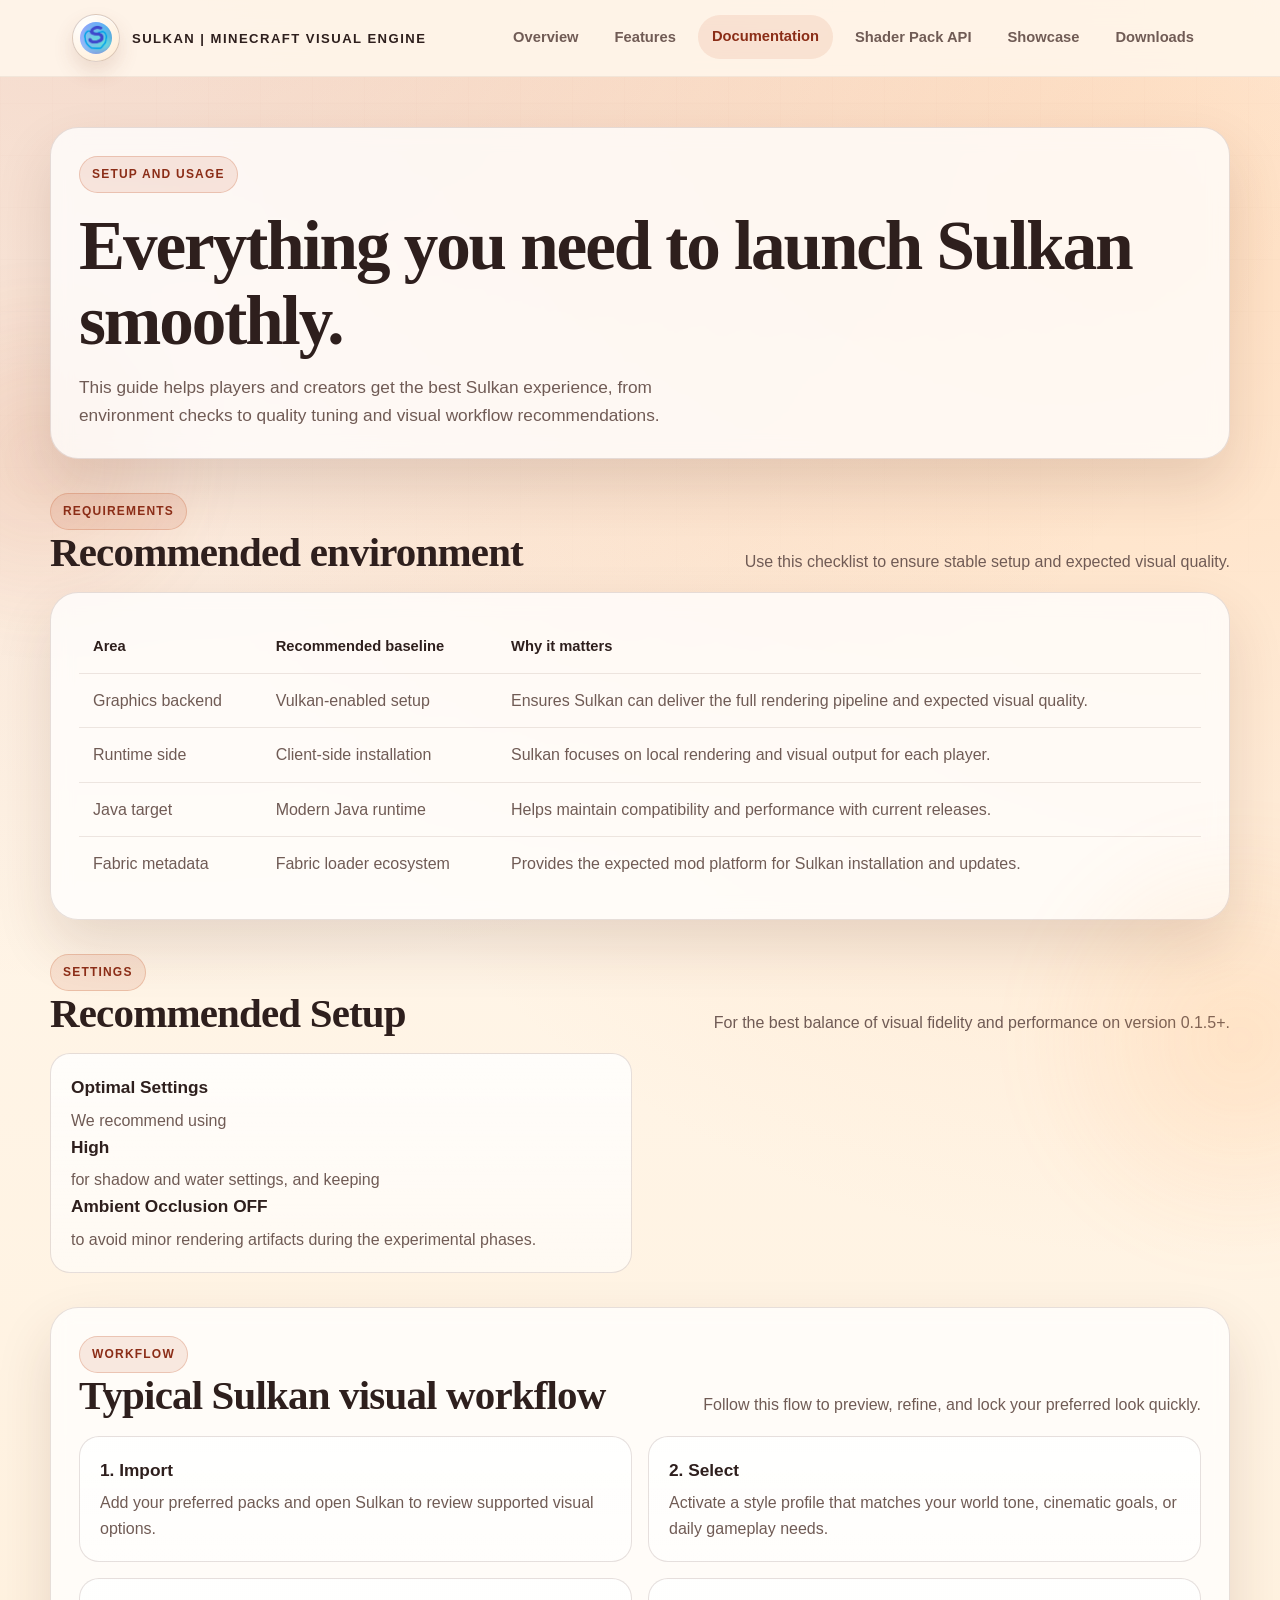
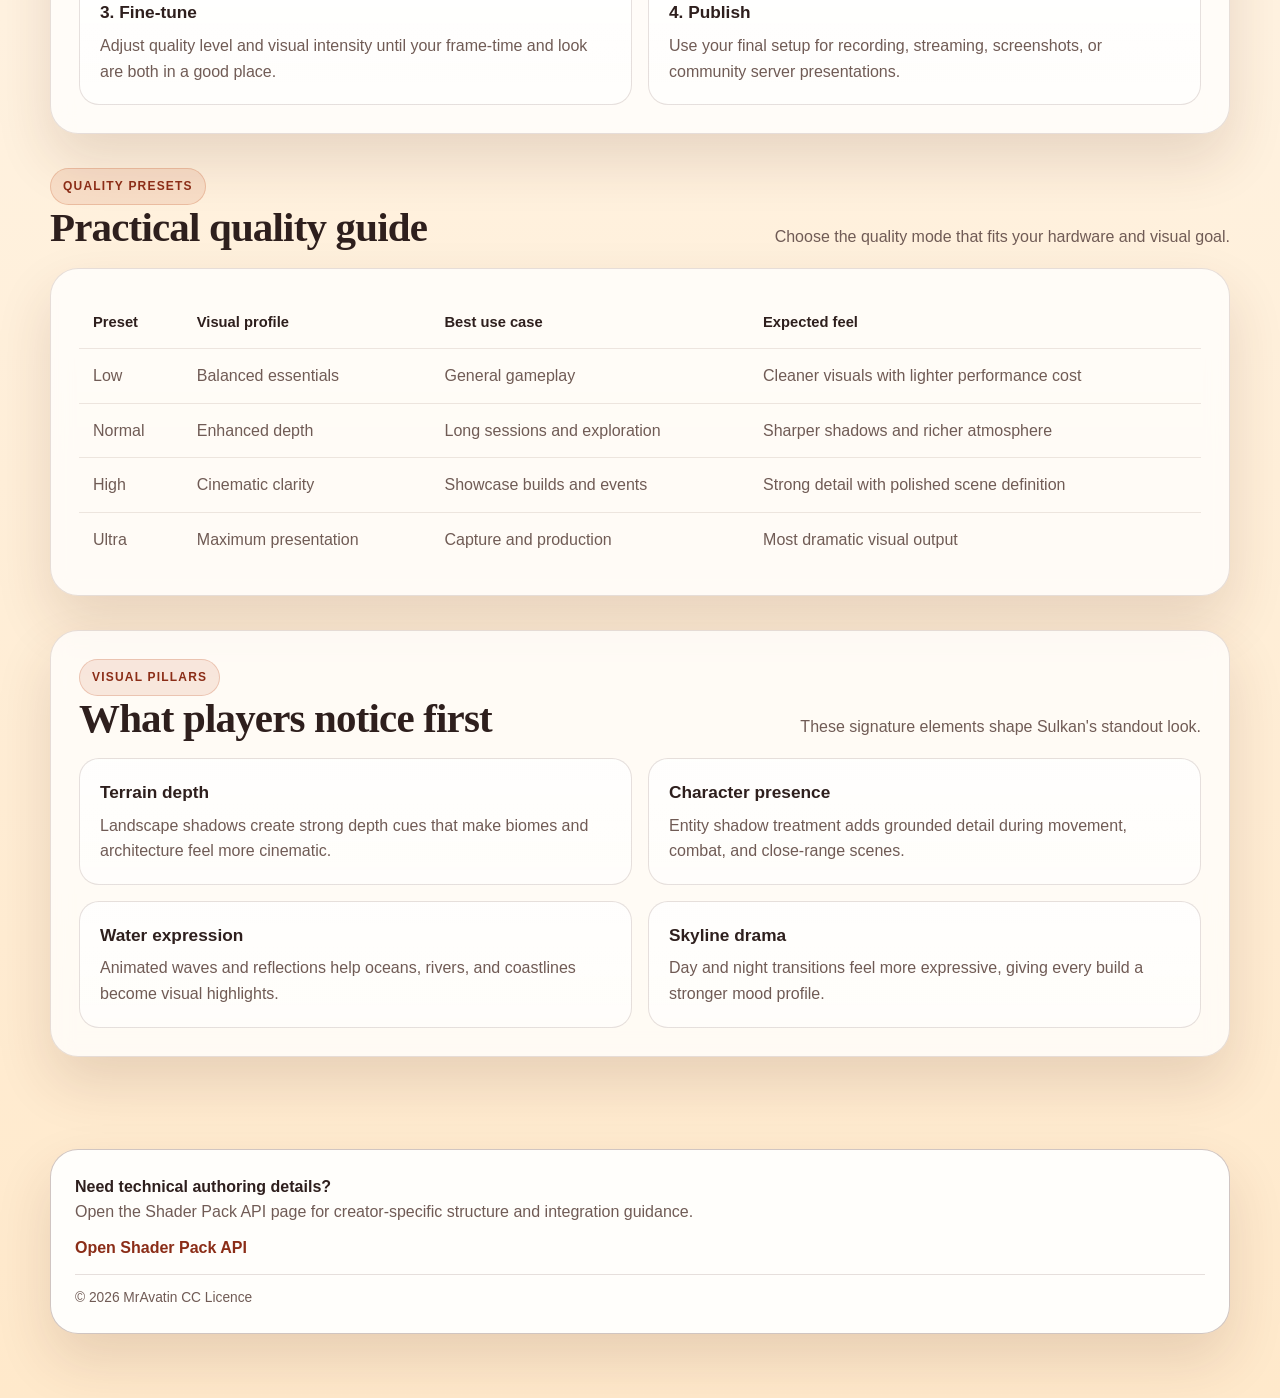
==== commit 13517bd8: "0.1.5 update sulkan by mravatin" ====
--- a/documentation.html
+++ b/documentation.html
@@ -23,6 +23,7 @@
           <a data-nav="features" href="features.html">Features</a>
           <a data-nav="docs" href="documentation.html">Documentation</a>
           <a data-nav="api" href="shaderpack-api.html">Shader Pack API</a>
+          <a data-nav="showcase" href="showcase.html">Showcase</a>
           <a data-nav="versions" href="versions.html">Downloads</a>
         </nav>
       </div>
@@ -80,6 +81,22 @@
         </div>
       </section>
 
+      <section class="section reveal">
+        <div class="section-head">
+          <div>
+            <span class="kicker">Settings</span>
+            <h2>Recommended Setup</h2>
+          </div>
+          <p>For the best balance of visual fidelity and performance on version 0.1.5+.</p>
+        </div>
+        <div class="doc-grid">
+          <article class="doc-card">
+            <strong>Optimal Settings</strong>
+            <p>We recommend using <strong>High</strong> for shadow and water settings, and keeping <strong>Ambient Occlusion OFF</strong> to avoid minor rendering artifacts during the experimental phases.</p>
+          </article>
+        </div>
+      </section>
+
       <section class="section panel reveal">
         <div class="section-head">
           <div>
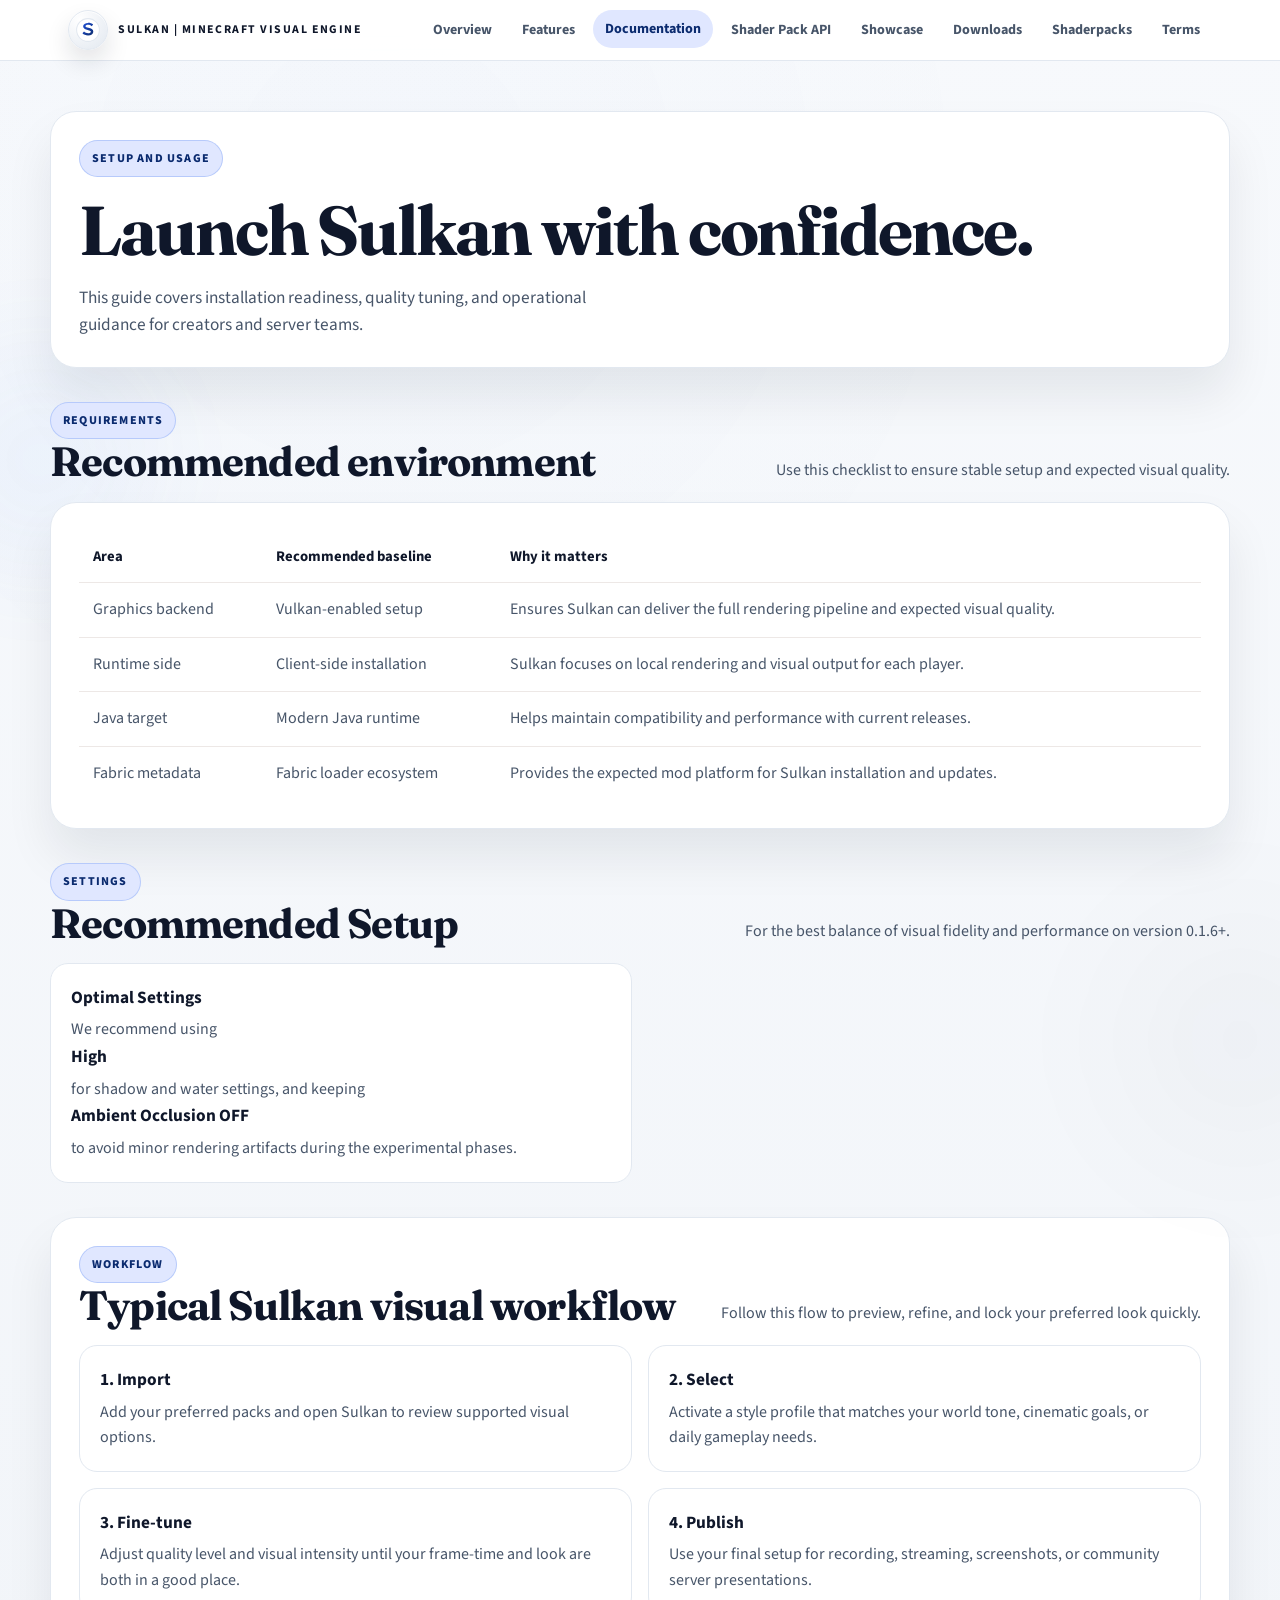
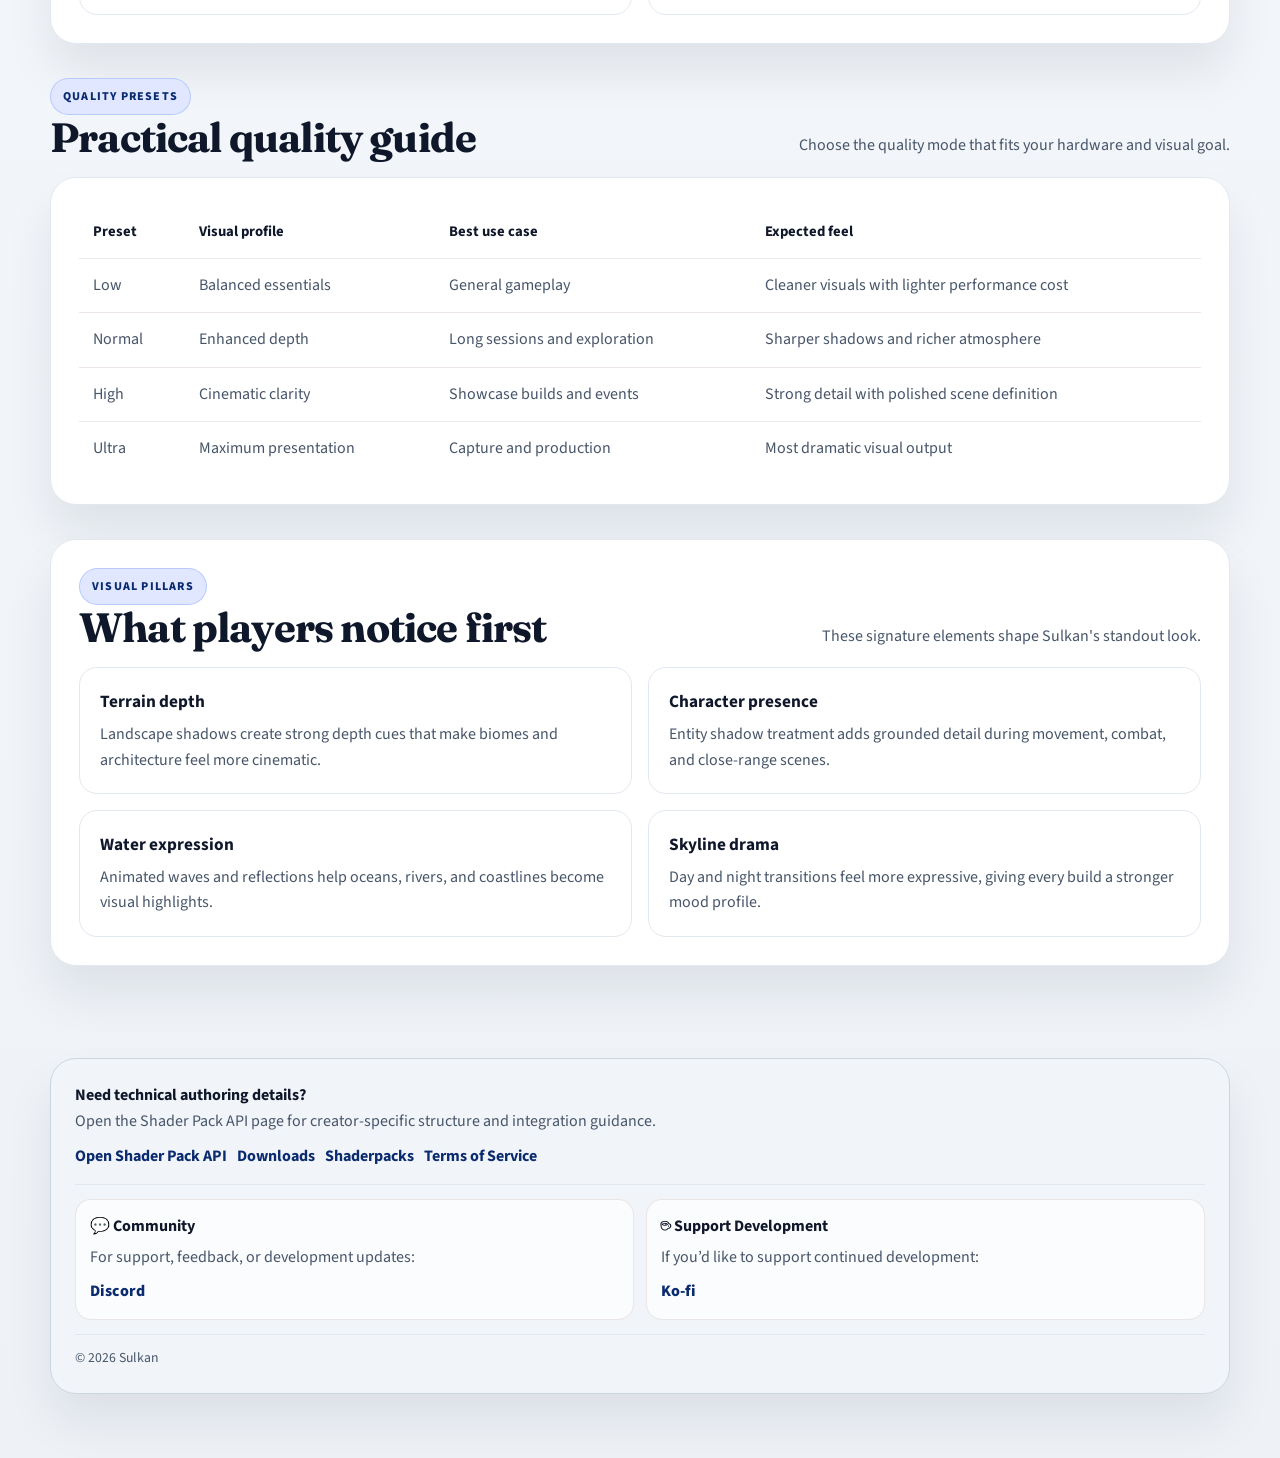
==== commit 1092546a: "aa this is best commit haha" ====
--- a/documentation.html
+++ b/documentation.html
@@ -12,7 +12,7 @@
     <header class="topbar">
       <div class="topbar-inner">
         <a class="brand" href="index.html">
-          <span class="brand-mark"><img src="logo.webp" alt="Sulkan icon"></span>
+          <span class="brand-mark"><img src="logo.svg" alt="Sulkan icon"></span>
           <span>Sulkan | Minecraft Visual Engine</span>
         </a>
         <button class="hamburger" id="hamburger" aria-label="Open navigation" aria-expanded="false">
@@ -24,7 +24,9 @@
           <a data-nav="docs" href="documentation.html">Documentation</a>
           <a data-nav="api" href="shaderpack-api.html">Shader Pack API</a>
           <a data-nav="showcase" href="showcase.html">Showcase</a>
-          <a data-nav="versions" href="versions.html">Downloads</a>
+          <a data-nav="downloads" href="versions.html">Downloads</a>
+          <a data-nav="shaderpacks" href="spdownloads.html">Shaderpacks</a>
+          <a data-nav="terms" href="terms.html">Terms</a>
         </nav>
       </div>
     </header>
@@ -32,9 +34,9 @@
     <main class="page">
       <section class="panel reveal">
         <span class="eyebrow">Setup and Usage</span>
-        <h1>Everything you need to launch Sulkan smoothly.</h1>
+        <h1>Launch Sulkan with confidence.</h1>
         <p class="lead">
-          This guide helps players and creators get the best Sulkan experience, from environment checks to quality tuning and visual workflow recommendations.
+          This guide covers installation readiness, quality tuning, and operational guidance for creators and server teams.
         </p>
       </section>
 
@@ -87,7 +89,7 @@
             <span class="kicker">Settings</span>
             <h2>Recommended Setup</h2>
           </div>
-          <p>For the best balance of visual fidelity and performance on version 0.1.5+.</p>
+          <p>For the best balance of visual fidelity and performance on version 0.1.6+.</p>
         </div>
         <div class="doc-grid">
           <article class="doc-card">
@@ -208,8 +210,27 @@
         <p>Open the Shader Pack API page for creator-specific structure and integration guidance.</p>
         <div class="footer-links">
           <a href="shaderpack-api.html">Open Shader Pack API</a>
-        </div>
-        <div class="copyright">© 2026 MrAvatin CC Licence</div>
+          <a href="versions.html">Downloads</a>
+          <a href="spdownloads.html">Shaderpacks</a>
+          <a href="terms.html">Terms of Service</a>
+        </div>
+        <div class="footer-extras">
+          <div class="footer-extra">
+            <strong>💬 Community</strong>
+            <p class="muted">For support, feedback, or development updates:</p>
+            <div class="footer-links" style="margin-top: 8px;">
+              <a href="https://discord.gg/9wXEBAmDNS" target="_blank" rel="noopener noreferrer">Discord</a>
+            </div>
+          </div>
+          <div class="footer-extra">
+            <strong>☕ Support Development</strong>
+            <p class="muted">If you’d like to support continued development:</p>
+            <div class="footer-links" style="margin-top: 8px;">
+              <a href="https://ko-fi.com/mravatin" target="_blank" rel="noopener noreferrer">Ko-fi</a>
+            </div>
+          </div>
+        </div>
+        <div class="copyright">© 2026 Sulkan</div>
       </div>
     </footer>
   </div>
--- a/css/site.css
+++ b/css/site.css
@@ -1,69 +1,29 @@
+
+
+@import url("https://fonts.googleapis.com/css2?family=Fraunces:wght@500;600;700&family=Source+Sans+3:wght@400;500;600;700&display=swap");
+
 :root {
-  --bg: #07131a;
-  --bg-soft: #0f2630;
-  --panel: rgba(10, 24, 31, 0.76);
-  --panel-strong: rgba(9, 22, 28, 0.9);
-  --line: rgba(180, 233, 241, 0.14);
-  --line-strong: rgba(180, 233, 241, 0.3);
-  --text: #ecf6f5;
-  --muted: #a7c5c9;
---accent: #00ffff;
-  --accent-glow: 0 0 24px rgba(0, 255, 255, 0.5);
-  --accent-2: #ffd481;
-  --accent-3: #9de9a7;
-  --danger: #ff9c7c;
-  --shadow: 0 28px 80px rgba(0, 0, 0, 0.28);
-  --radius-xl: 28px;
-  --radius-lg: 22px;
-  --radius-md: 16px;
-  --radius-sm: 12px;
+  --bg: #f5f7fb;
+  --ink: #0f172a;
+  --muted: #475569;
+  --surface: #ffffff;
+  --surface-strong: #f1f5f9;
+  --line: #e2e8f0;
+  --line-strong: #cbd5e1;
+  --accent: #1d4ed8;
+  --accent-dark: #0b2b6f;
+  --accent-soft: #e0e7ff;
+  --success: #15803d;
+  --focus: #2563eb;
+  --radius-xl: 26px;
+  --radius-lg: 18px;
+  --radius-md: 12px;
+  --radius-sm: 8px;
   --content: 1180px;
-  --display: "Iowan Old Style", "Palatino Linotype", "Book Antiqua", Palatino, serif;
-  --body: "Aptos", "Segoe UI Variable", "Trebuchet MS", sans-serif;
-}
-
-* {
-  box-sizing: border-box;
-}
-
-html {
-  scroll-behavior: smooth;
-}
-
-body {
-  margin: 0;
-  min-height: 100vh;
-  font-family: var(--body);
-  color: var(--text);
-  background:
-    radial-gradient(circle at 20% 0%, rgba(64, 163, 180, 0.2), transparent 32%),
-    radial-gradient(circle at 84% 18%, rgba(255, 212, 129, 0.16), transparent 28%),
-    linear-gradient(180deg, #061015 0%, #0a1a22 42%, #102936 100%);
-  line-height: 1.6;
-}
-
-:root {
-  --bg: #fff6ea;
-  --ink: #2e1f1d;
-  --muted: #705b55;
-  --surface: rgba(255, 255, 255, 0.76);
-  --surface-strong: rgba(255, 255, 255, 0.92);
-  --line: rgba(101, 66, 60, 0.16);
-  --line-strong: rgba(101, 66, 60, 0.3);
-  --accent: #c55328;
-  --accent-dark: #8b2d17;
-  --accent-soft: #ffbf87;
-  --success: #1f8f61;
-  --focus: #2563eb;
-  --radius-xl: 28px;
-  --radius-lg: 20px;
-  --radius-md: 14px;
-  --radius-sm: 10px;
-  --content: 1180px;
-  --shadow: 0 26px 56px rgba(82, 41, 30, 0.14);
-  --display: "Rockwell", "Bookman Old Style", "Cambria", serif;
-  --body: "Candara", "Corbel", "Trebuchet MS", sans-serif;
-  --mono: "Consolas", "Courier New", monospace;
+  --shadow: 0 28px 48px rgba(15, 23, 42, 0.08);
+  --display: "Fraunces", "Georgia", serif;
+  --body: "Source Sans 3", "Segoe UI", "Helvetica Neue", sans-serif;
+  --mono: "Consolas", "SFMono-Regular", "Menlo", monospace;
 }
 
 * {
@@ -80,10 +40,7 @@
   color: var(--ink);
   font-family: var(--body);
   line-height: 1.6;
-  background:
-    radial-gradient(circle at 12% -8%, rgba(197, 83, 40, 0.22), transparent 36%),
-    radial-gradient(circle at 92% 8%, rgba(255, 191, 135, 0.42), transparent 34%),
-    linear-gradient(180deg, #fff8f0 0%, #fff2e0 54%, #ffe9cb 100%);
+  background: linear-gradient(180deg, #f7f9fc 0%, #eef2f7 100%);
 }
 
 body::before {
@@ -91,13 +48,8 @@
   position: fixed;
   inset: 0;
   pointer-events: none;
-  opacity: 0.22;
-  background-image:
-    linear-gradient(0deg, rgba(108, 70, 64, 0.08) 1px, transparent 1px),
-    linear-gradient(90deg, rgba(108, 70, 64, 0.08) 1px, transparent 1px);
-  background-size: 52px 52px;
-  -webkit-mask-image: linear-gradient(180deg, rgba(0, 0, 0, 0.7), transparent 94%);
-  mask-image: linear-gradient(180deg, rgba(0, 0, 0, 0.7), transparent 94%);
+  opacity: 0.06;
+  background-image: radial-gradient(circle at 30% 20%, rgba(59, 130, 246, 0.3), transparent 55%);
 }
 
 a {
@@ -130,7 +82,7 @@
   left: -140px;
   width: 360px;
   height: 360px;
-  background: radial-gradient(circle, rgba(197, 83, 40, 0.38), transparent 72%);
+  background: radial-gradient(circle, rgba(59, 130, 246, 0.16), transparent 72%);
 }
 
 .shell::after {
@@ -138,7 +90,7 @@
   right: -180px;
   width: 440px;
   height: 440px;
-  background: radial-gradient(circle, rgba(255, 166, 84, 0.48), transparent 72%);
+  background: radial-gradient(circle, rgba(15, 23, 42, 0.08), transparent 72%);
 }
 
 .topbar {
@@ -147,42 +99,41 @@
   z-index: 20;
   -webkit-backdrop-filter: blur(12px);
   backdrop-filter: blur(12px);
-  background: rgba(255, 247, 237, 0.85);
-  border-bottom: 1px solid rgba(101, 66, 60, 0.08);
+  background: rgba(255, 255, 255, 0.92);
+  border-bottom: 1px solid var(--line);
 }
 
 .topbar-inner {
   width: min(var(--content), calc(100% - 32px));
   margin: 0 auto;
-  padding: 14px 22px;
+  padding: 10px 18px;
   position: relative;
   display: flex;
   align-items: center;
   justify-content: space-between;
-  gap: 18px;
+  gap: 14px;
 }
 
 .brand {
   display: inline-flex;
   align-items: center;
-  gap: 12px;
-  font-size: 0.82rem;
-  letter-spacing: 0.11em;
+  gap: 10px;
+  font-size: 0.74rem;
+  letter-spacing: 0.13em;
   text-transform: uppercase;
-  font-weight: 800;
+  font-weight: 700;
 }
 
 .brand-mark {
-  width: 48px;
-  height: 48px;
+  width: 40px;
+  height: 40px;
   border-radius: 50%;
-  border: 1px solid rgba(111, 76, 68, 0.25);
-  background:
-    radial-gradient(circle at 28% 24%, rgba(255, 255, 255, 0.95), rgba(255, 233, 206, 0.82));
-  box-shadow: inset 0 1px 0 rgba(255, 255, 255, 0.9), 0 10px 20px rgba(133, 67, 46, 0.15);
+  border: 1px solid var(--line);
+  background: radial-gradient(circle at 28% 24%, #ffffff, #e2e8f0);
+  box-shadow: inset 0 1px 0 rgba(255, 255, 255, 0.9), 0 12px 24px rgba(15, 23, 42, 0.12);
   display: grid;
   place-items: center;
-  padding: 7px;
+  padding: 6px;
 }
 
 .brand-mark img {
@@ -195,14 +146,14 @@
 .nav {
   display: flex;
   align-items: center;
-  gap: 8px;
+  gap: 6px;
 }
 
 .nav a {
-  padding: 10px 14px;
+  padding: 8px 12px;
   border-radius: 999px;
   color: var(--muted);
-  font-size: 0.92rem;
+  font-size: 0.88rem;
   font-weight: 700;
   transition: transform 180ms ease, color 180ms ease, background 180ms ease;
 }
@@ -210,7 +161,7 @@
 .nav a:hover,
 .nav a.active {
   color: var(--accent-dark);
-  background: rgba(197, 83, 40, 0.11);
+  background: var(--accent-soft);
   transform: translateY(-1px);
 }
 
@@ -279,8 +230,8 @@
   inset: -26px;
   z-index: -1;
   border-radius: 30px;
-  background: linear-gradient(140deg, rgba(255, 255, 255, 0.7), rgba(255, 224, 179, 0.44));
-  border: 1px solid rgba(116, 68, 56, 0.1);
+  background: linear-gradient(140deg, rgba(255, 255, 255, 0.9), rgba(226, 232, 240, 0.45));
+  border: 1px solid var(--line);
 }
 
 .hero-card,
@@ -321,8 +272,8 @@
 .eyebrow,
 .kicker {
   color: var(--accent-dark);
-  background: rgba(197, 83, 40, 0.12);
-  border: 1px solid rgba(197, 83, 40, 0.24);
+  background: var(--accent-soft);
+  border: 1px solid rgba(37, 99, 235, 0.22);
   padding: 8px 12px;
 }
 
@@ -368,6 +319,22 @@
   flex-wrap: wrap;
   gap: 12px;
   margin-top: 24px;
+}
+
+.hero-badges {
+  display: flex;
+  flex-wrap: wrap;
+  gap: 10px;
+  margin-top: 18px;
+}
+
+.rail-stack {
+  display: grid;
+  gap: 12px;
+}
+
+.hero-rail .stat {
+  padding: 16px;
 }
 
 .btn {
@@ -390,20 +357,20 @@
 
 .btn-primary {
   color: #fff7ef;
-  background: linear-gradient(135deg, #cc5f31, #a33f1d);
-  box-shadow: 0 14px 28px rgba(140, 53, 26, 0.25);
+  background: linear-gradient(135deg, #1d4ed8, #0f2f6f);
+  box-shadow: 0 16px 28px rgba(15, 23, 42, 0.2);
 }
 
 .btn-secondary {
   color: var(--accent-dark);
-  background: rgba(255, 255, 255, 0.6);
-  border-color: rgba(156, 88, 64, 0.3);
+  background: #ffffff;
+  border-color: var(--line-strong);
 }
 
 .btn-success {
   color: #f3fff8;
-  background: linear-gradient(135deg, #2f9d6f, #1f8f61);
-  box-shadow: 0 14px 24px rgba(32, 130, 89, 0.24);
+  background: linear-gradient(135deg, #15803d, #166534);
+  box-shadow: 0 14px 24px rgba(21, 128, 61, 0.2);
 }
 
 .section {
@@ -460,7 +427,7 @@
 .quote-card {
   border: 1px solid var(--line);
   border-radius: var(--radius-lg);
-  background: linear-gradient(180deg, rgba(255, 255, 255, 0.8), rgba(255, 255, 255, 0.55));
+  background: #ffffff;
   padding: 20px;
 }
 
@@ -478,18 +445,79 @@
   margin-bottom: 6px;
 }
 
+.pack-media {
+  position: relative;
+  width: 92px;
+  height: 92px;
+  border-radius: 18px;
+  border: 1px solid var(--line);
+  background: #ffffff;
+  display: grid;
+  place-items: center;
+  overflow: hidden;
+  margin-bottom: 12px;
+}
+
+.pack-media img {
+  width: 100%;
+  height: 100%;
+  object-fit: cover;
+}
+
+.pack-badge {
+  position: absolute;
+  right: 8px;
+  bottom: 8px;
+  width: 26px;
+  height: 26px;
+  border-radius: 10px;
+  border: 1px solid rgba(120, 76, 65, 0.18);
+  background: rgba(255, 255, 255, 0.92);
+  box-shadow: 0 10px 18px rgba(15, 23, 42, 0.12);
+  display: grid;
+  place-items: center;
+  padding: 4px;
+}
+
+.pack-badge img {
+  width: 100%;
+  height: 100%;
+  object-fit: contain;
+}
+
+.pack-media-lg {
+  width: 180px;
+  height: 180px;
+  border-radius: 22px;
+}
+
+.pack-badge-lg {
+  width: 44px;
+  height: 44px;
+  border-radius: 14px;
+  padding: 7px;
+}
+
+.pack-badge-lg img {
+  width: 100%;
+  height: 100%;
+}
+
 .label,
 .pill {
   color: var(--accent-dark);
-  border: 1px solid rgba(197, 83, 40, 0.23);
-  background: rgba(197, 83, 40, 0.12);
+  border: 1px solid rgba(37, 99, 235, 0.22);
+  background: rgba(37, 99, 235, 0.08);
   padding: 6px 10px;
+}
+
+.label {
   margin-bottom: 10px;
 }
 
 .pill-hot {
   color: #ffffff;
-  background: linear-gradient(135deg, #c55328, #8b2d17);
+  background: linear-gradient(135deg, #1d4ed8, #0f2f6f);
   border-color: transparent;
 }
 
@@ -501,6 +529,111 @@
 
 .list li + li {
   margin-top: 7px;
+}
+
+.muted {
+  color: var(--muted);
+}
+
+.hint {
+  color: var(--muted);
+  font-size: 0.95rem;
+}
+
+.input {
+  width: 100%;
+  border: 1px solid var(--line);
+  background: #ffffff;
+  border-radius: 14px;
+  padding: 10px 12px;
+  font: inherit;
+  color: var(--ink);
+  outline: none;
+  transition: border-color 160ms ease, box-shadow 160ms ease;
+}
+
+.input:focus {
+  border-color: rgba(37, 99, 235, 0.5);
+  box-shadow: 0 0 0 4px rgba(37, 99, 235, 0.12);
+}
+
+.download-field {
+  border: 1px solid var(--line);
+  border-radius: var(--radius-lg);
+  background: rgba(255, 255, 255, 0.7);
+  padding: 14px;
+}
+
+.download-field-head {
+  display: flex;
+  align-items: center;
+  gap: 12px;
+  margin-bottom: 12px;
+}
+
+.download-field-head label {
+  font-weight: 700;
+  color: var(--ink);
+  min-width: 56px;
+}
+
+.download-list {
+  display: grid;
+  gap: 10px;
+}
+
+.download-item {
+  display: flex;
+  align-items: center;
+  justify-content: space-between;
+  gap: 14px;
+  padding: 12px 14px;
+  border-radius: 14px;
+  border: 1px solid rgba(120, 76, 65, 0.13);
+  background: #ffffff;
+  color: var(--ink);
+  font-weight: 700;
+}
+
+.download-item:hover {
+  border-color: rgba(37, 99, 235, 0.35);
+  background: rgba(37, 99, 235, 0.04);
+}
+
+.download-meta {
+  color: var(--muted);
+  font-weight: 700;
+  font-size: 0.92rem;
+  white-space: nowrap;
+}
+
+.showcase-grid {
+  grid-template-columns: repeat(auto-fit, minmax(280px, 1fr));
+  gap: 18px;
+}
+
+.showcase-card {
+  padding: 0;
+  overflow: hidden;
+  background: radial-gradient(circle at 18% 22%, rgba(255, 255, 255, 0.95), rgba(226, 232, 240, 0.55));
+}
+
+.showcase-link {
+  display: block;
+}
+
+.showcase-img {
+  width: 100%;
+  height: auto;
+  display: block;
+  aspect-ratio: 16 / 9;
+  object-fit: cover;
+  background: #0b1220;
+}
+
+.showcase-link:focus-visible {
+  outline: none;
+  box-shadow: 0 0 0 4px rgba(37, 99, 235, 0.18);
 }
 
 .table-card {
@@ -575,6 +708,33 @@
 .footer-links a {
   color: var(--accent-dark);
   font-weight: 700;
+}
+
+.footer-extras {
+  display: grid;
+  grid-template-columns: repeat(2, minmax(0, 1fr));
+  gap: 12px;
+  margin-top: 14px;
+  padding-top: 14px;
+  border-top: 1px solid var(--line);
+}
+
+.footer-extra {
+  border: 1px solid rgba(120, 76, 65, 0.13);
+  border-radius: 16px;
+  background: rgba(255, 255, 255, 0.7);
+  padding: 14px;
+}
+
+.footer-extra strong {
+  display: block;
+  color: var(--ink);
+  margin-bottom: 6px;
+}
+
+.footer-extra a {
+  color: var(--accent-dark);
+  font-weight: 800;
 }
 
 .copyright {
